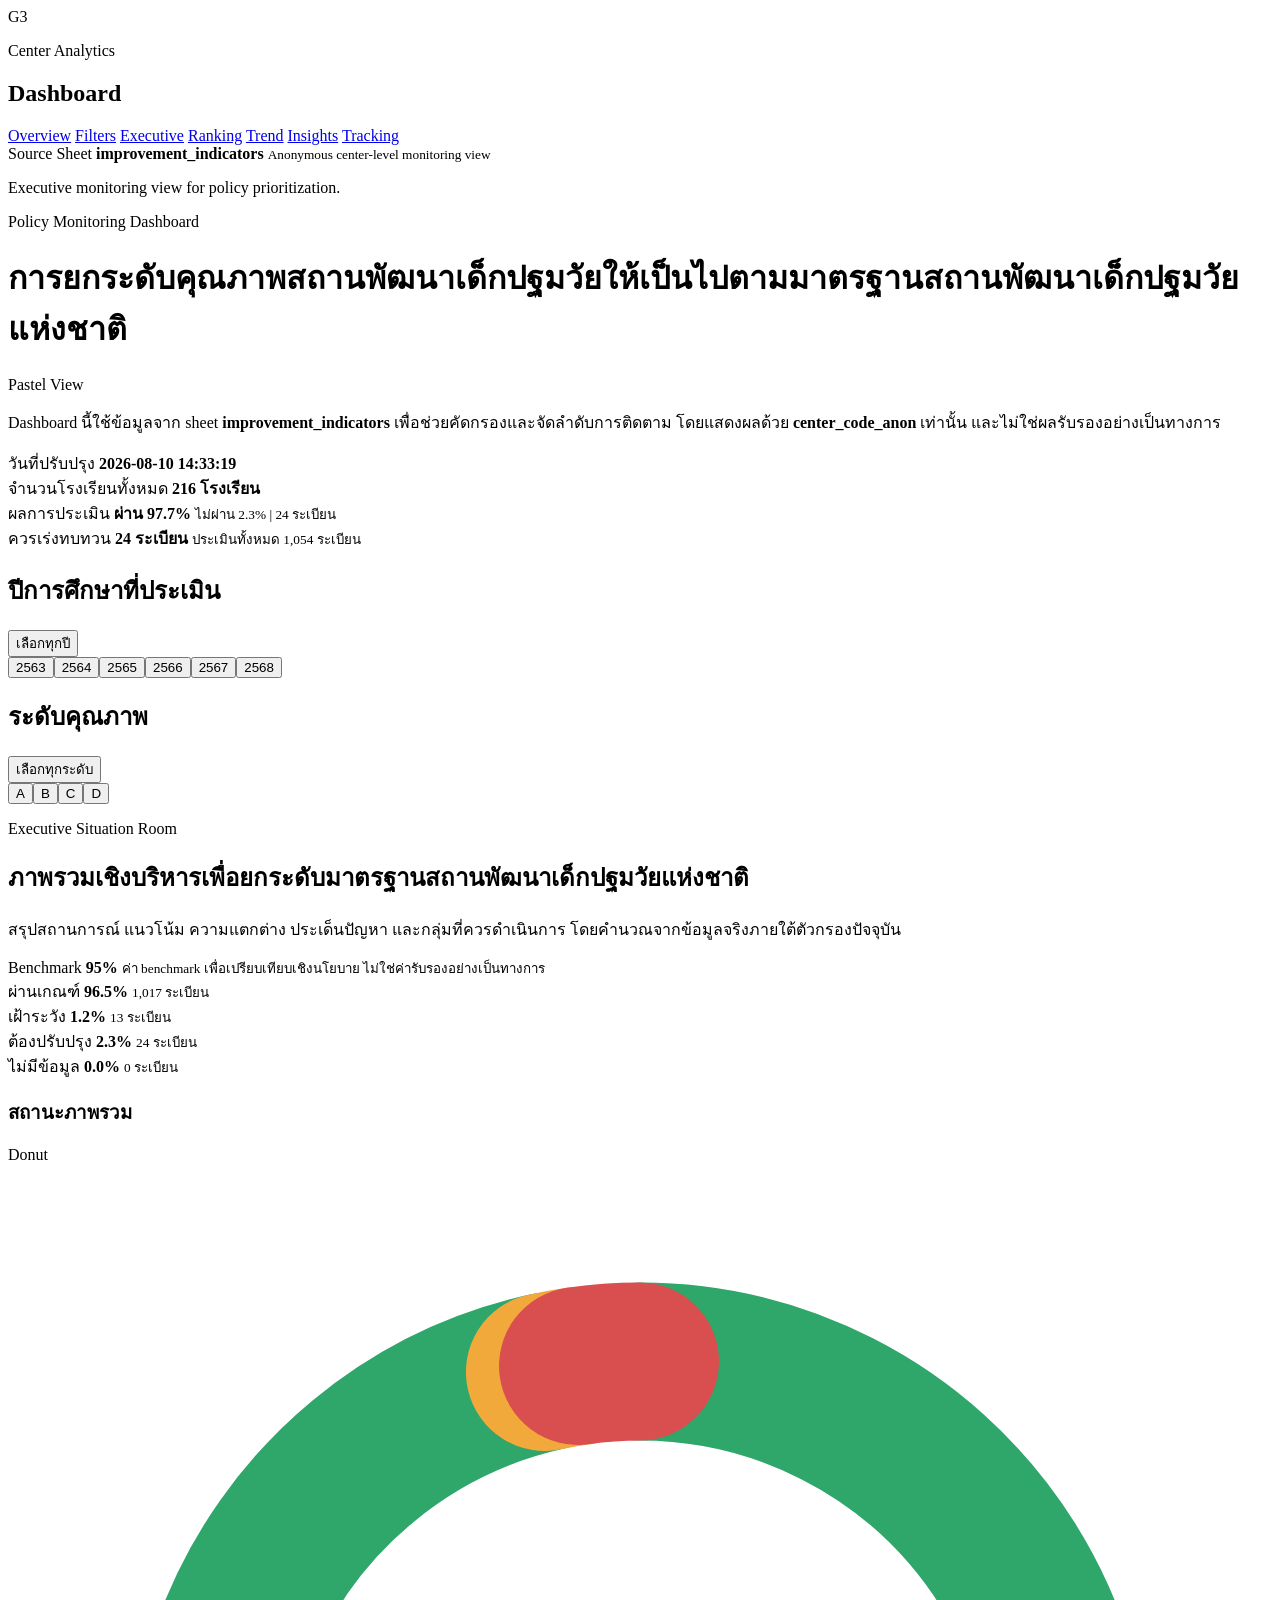
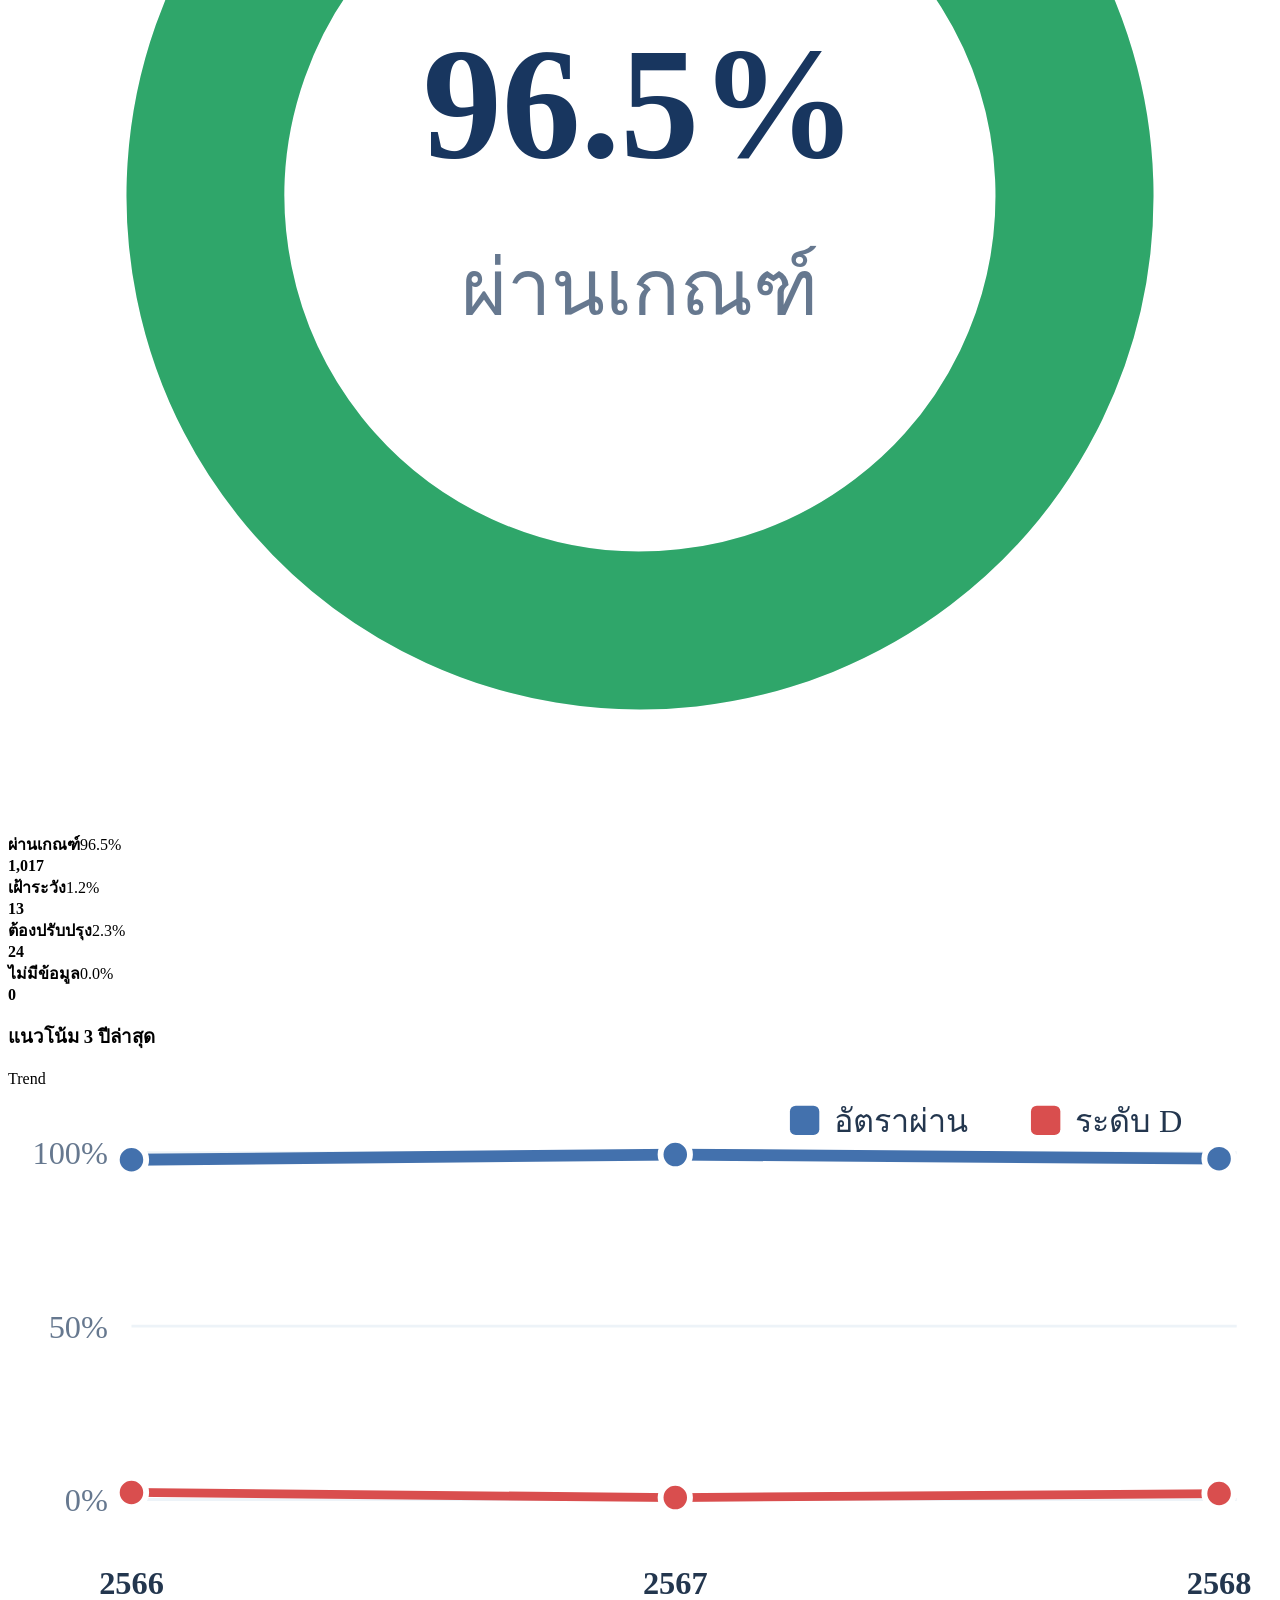
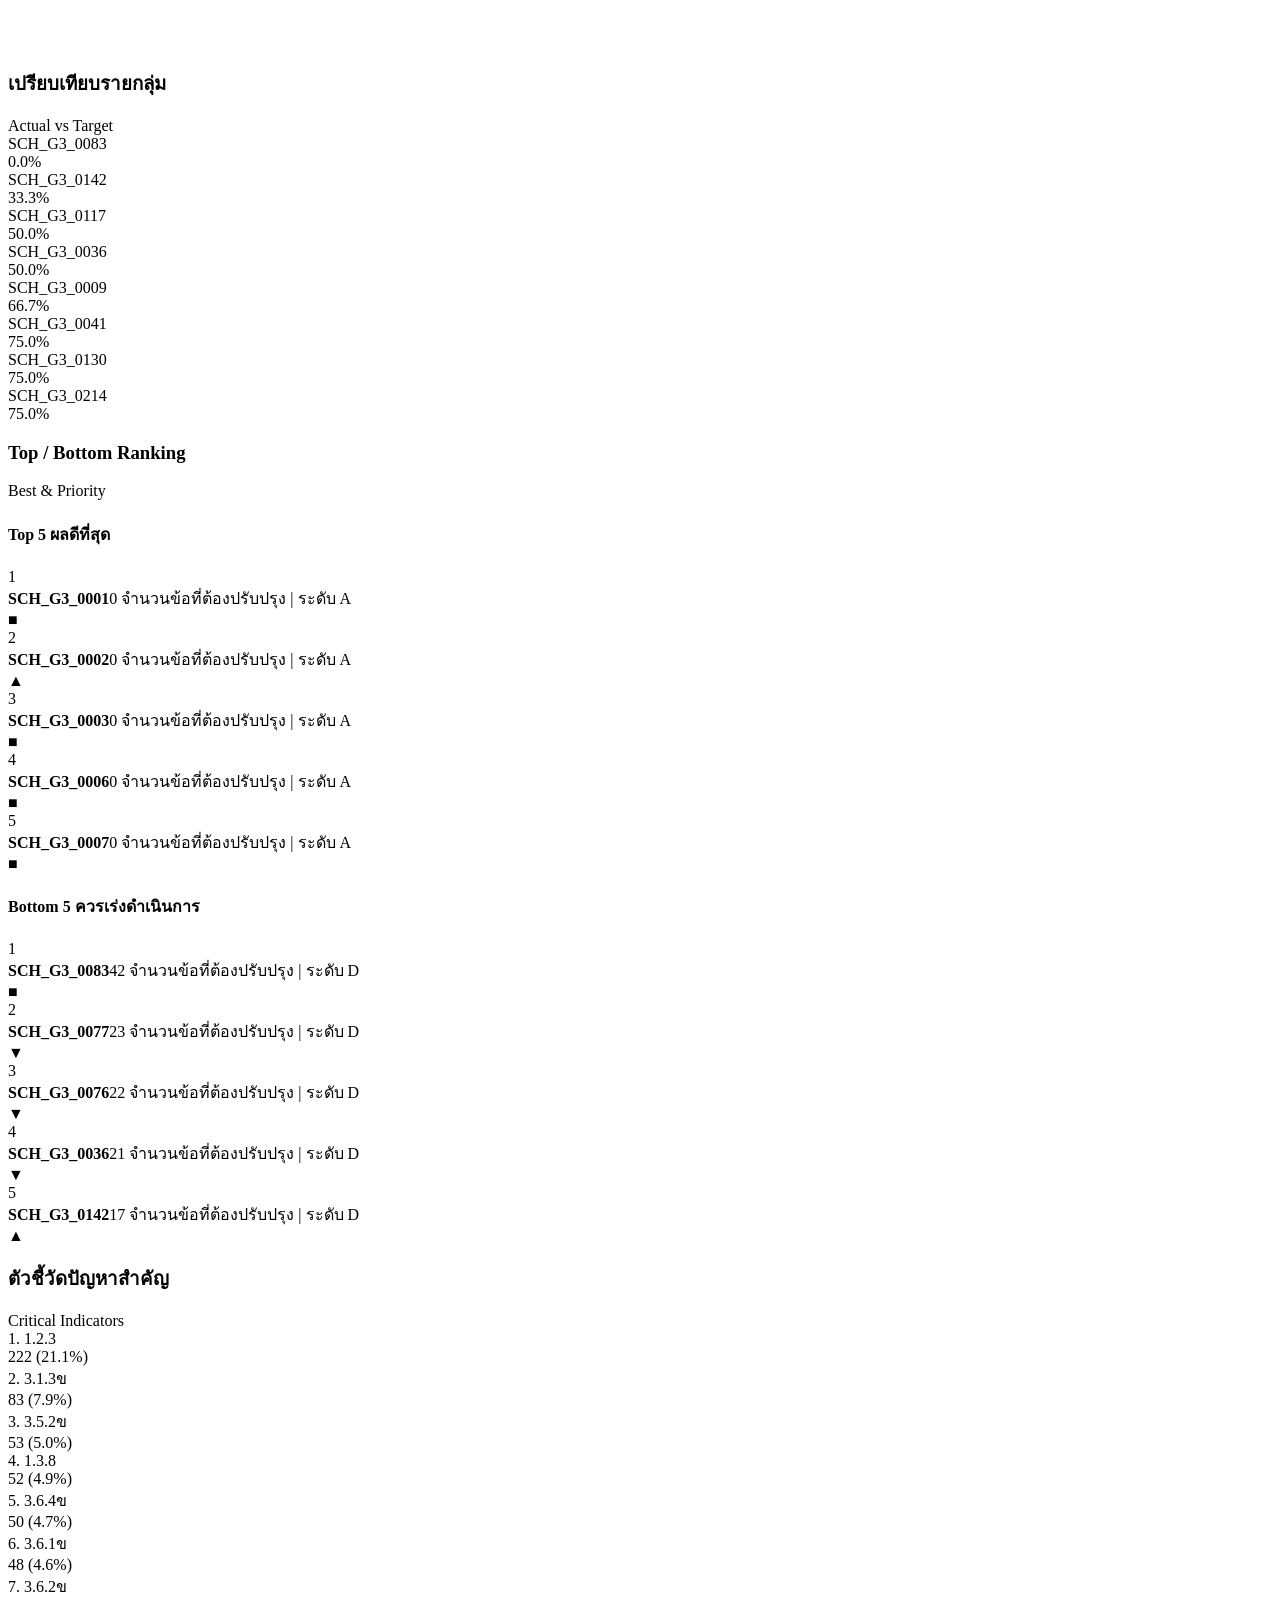
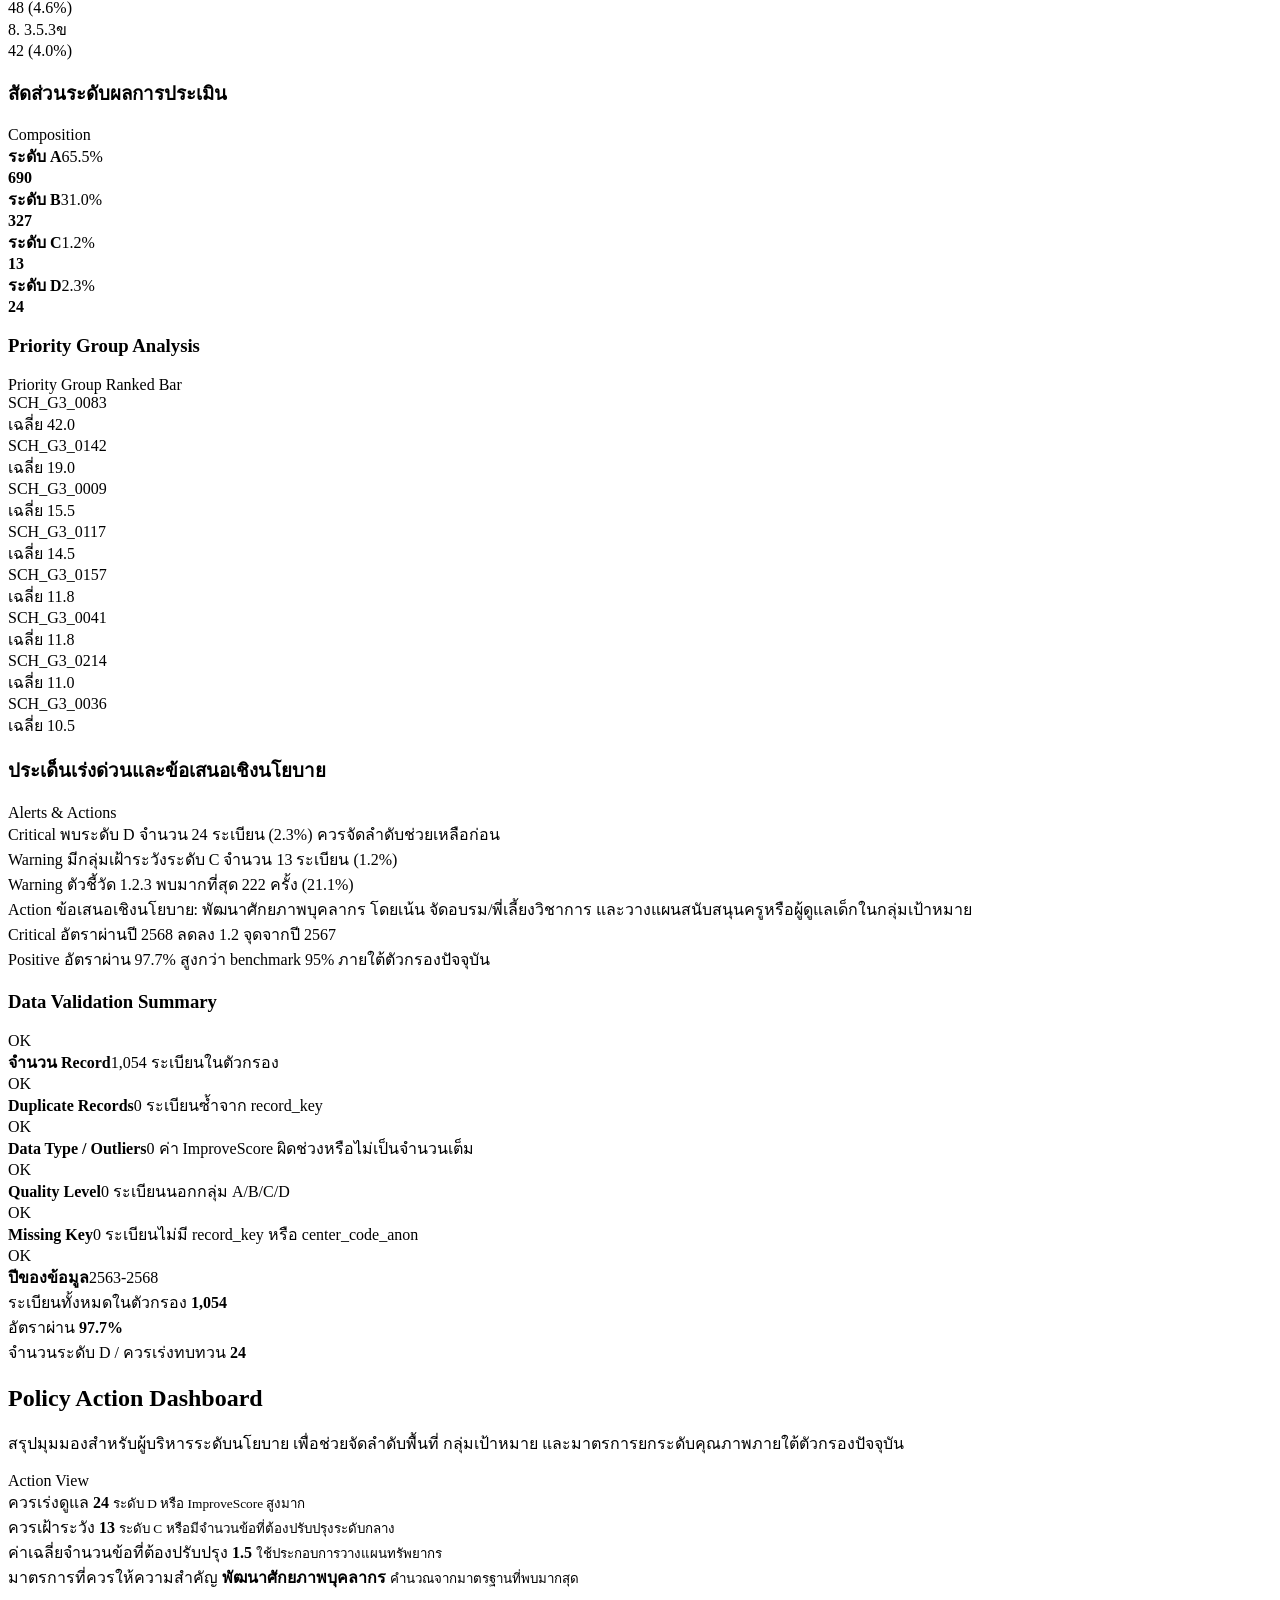
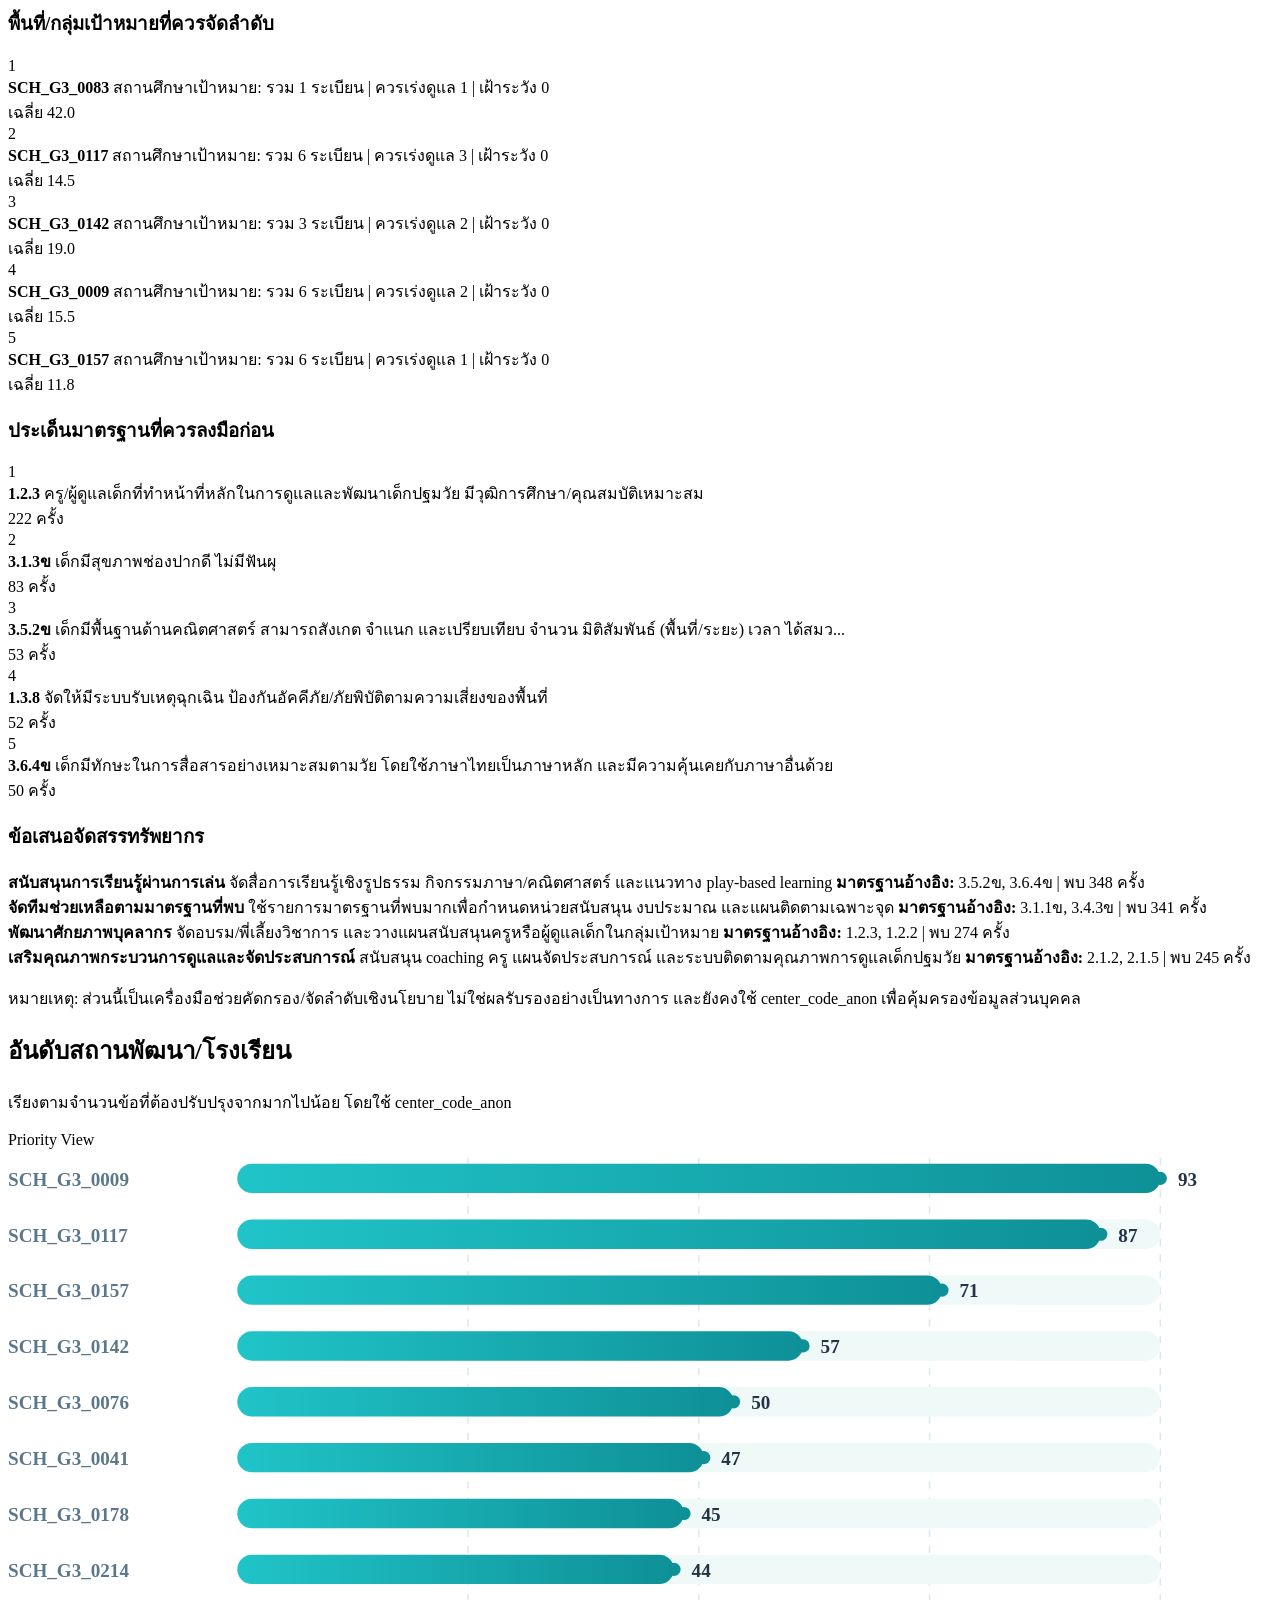
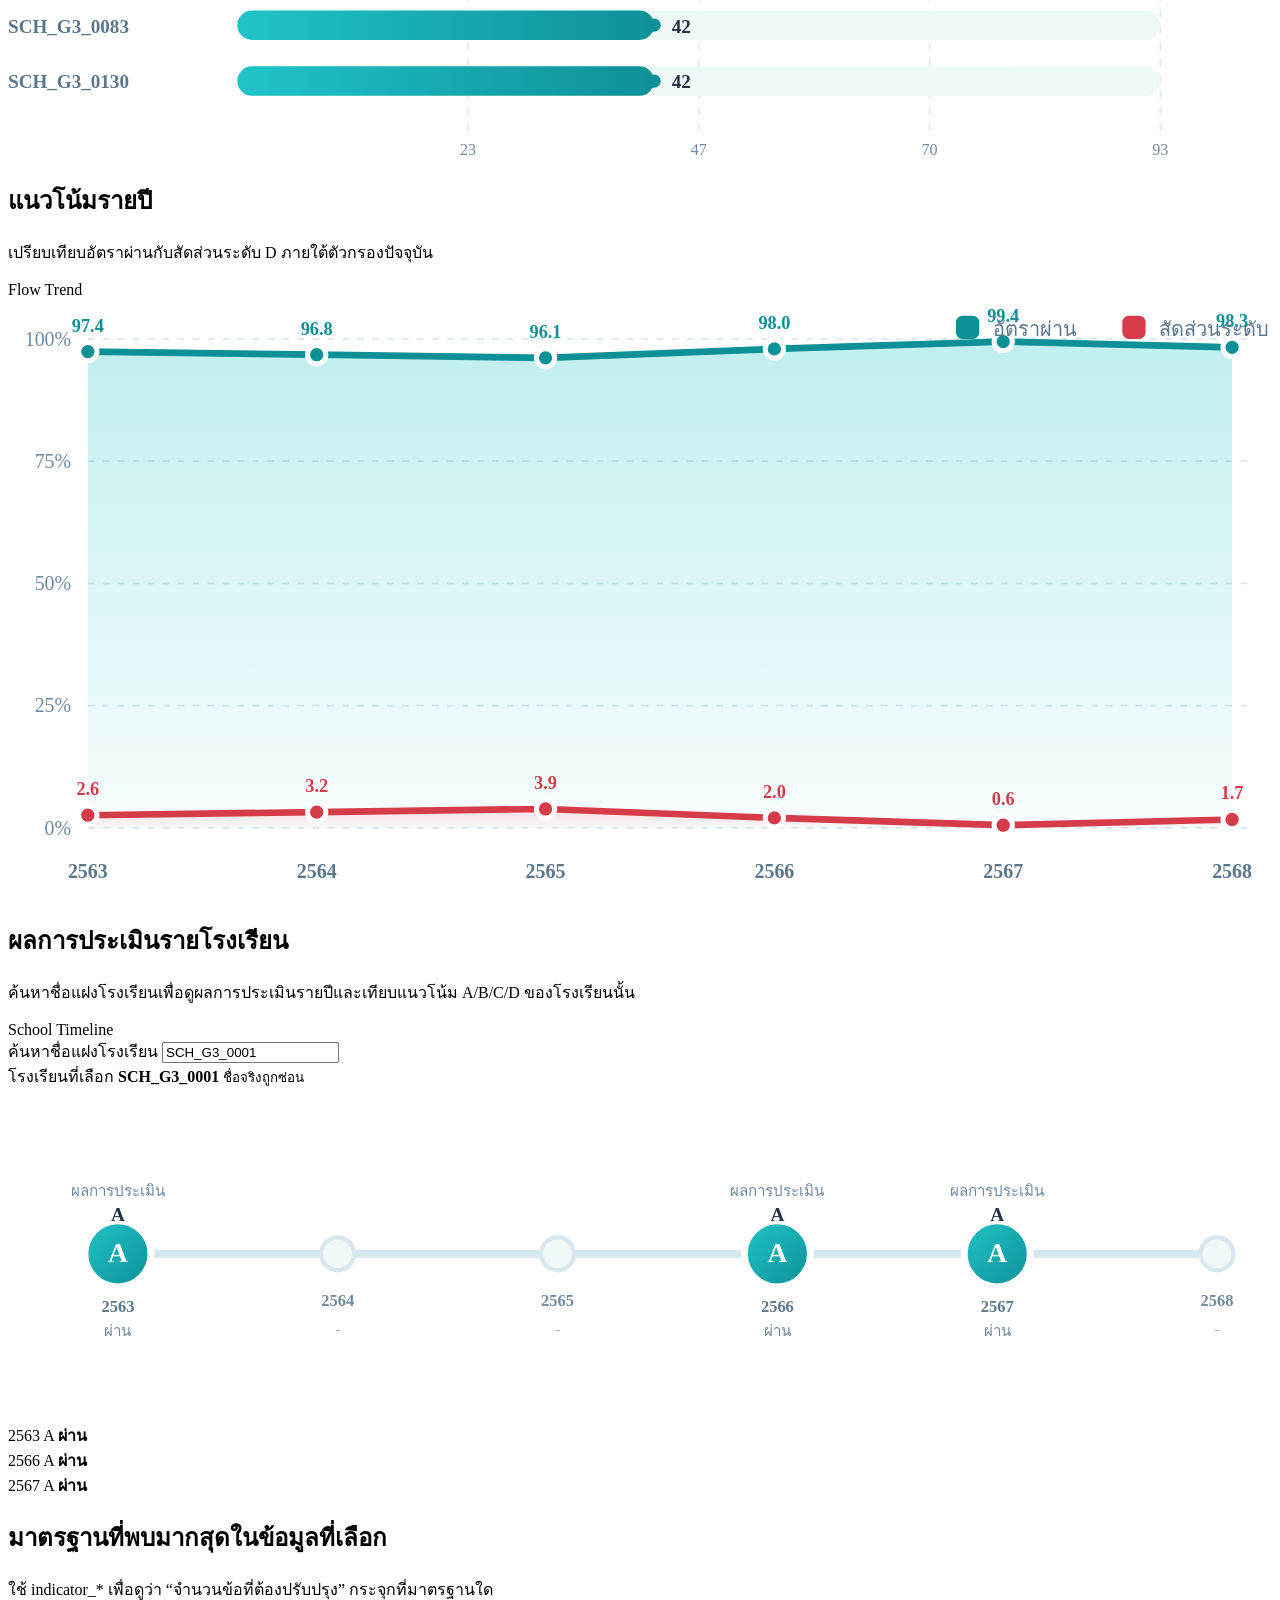
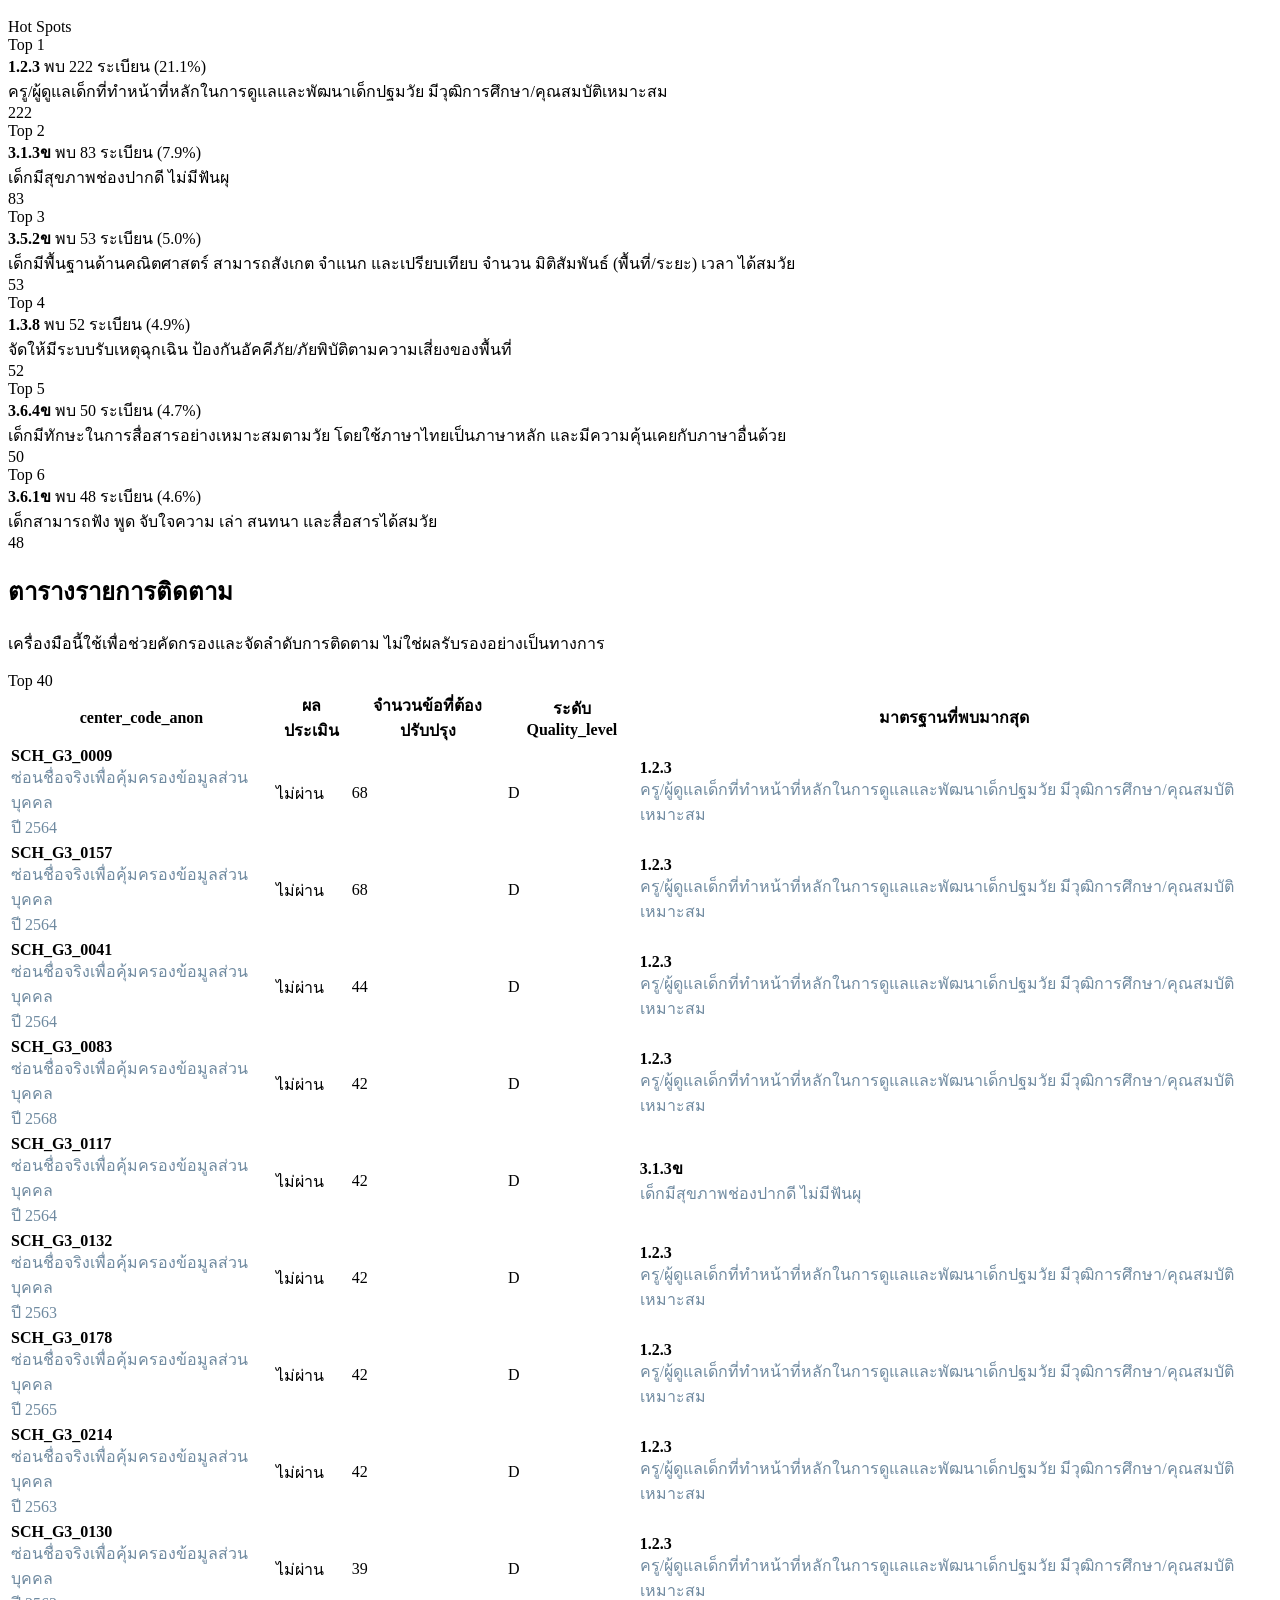
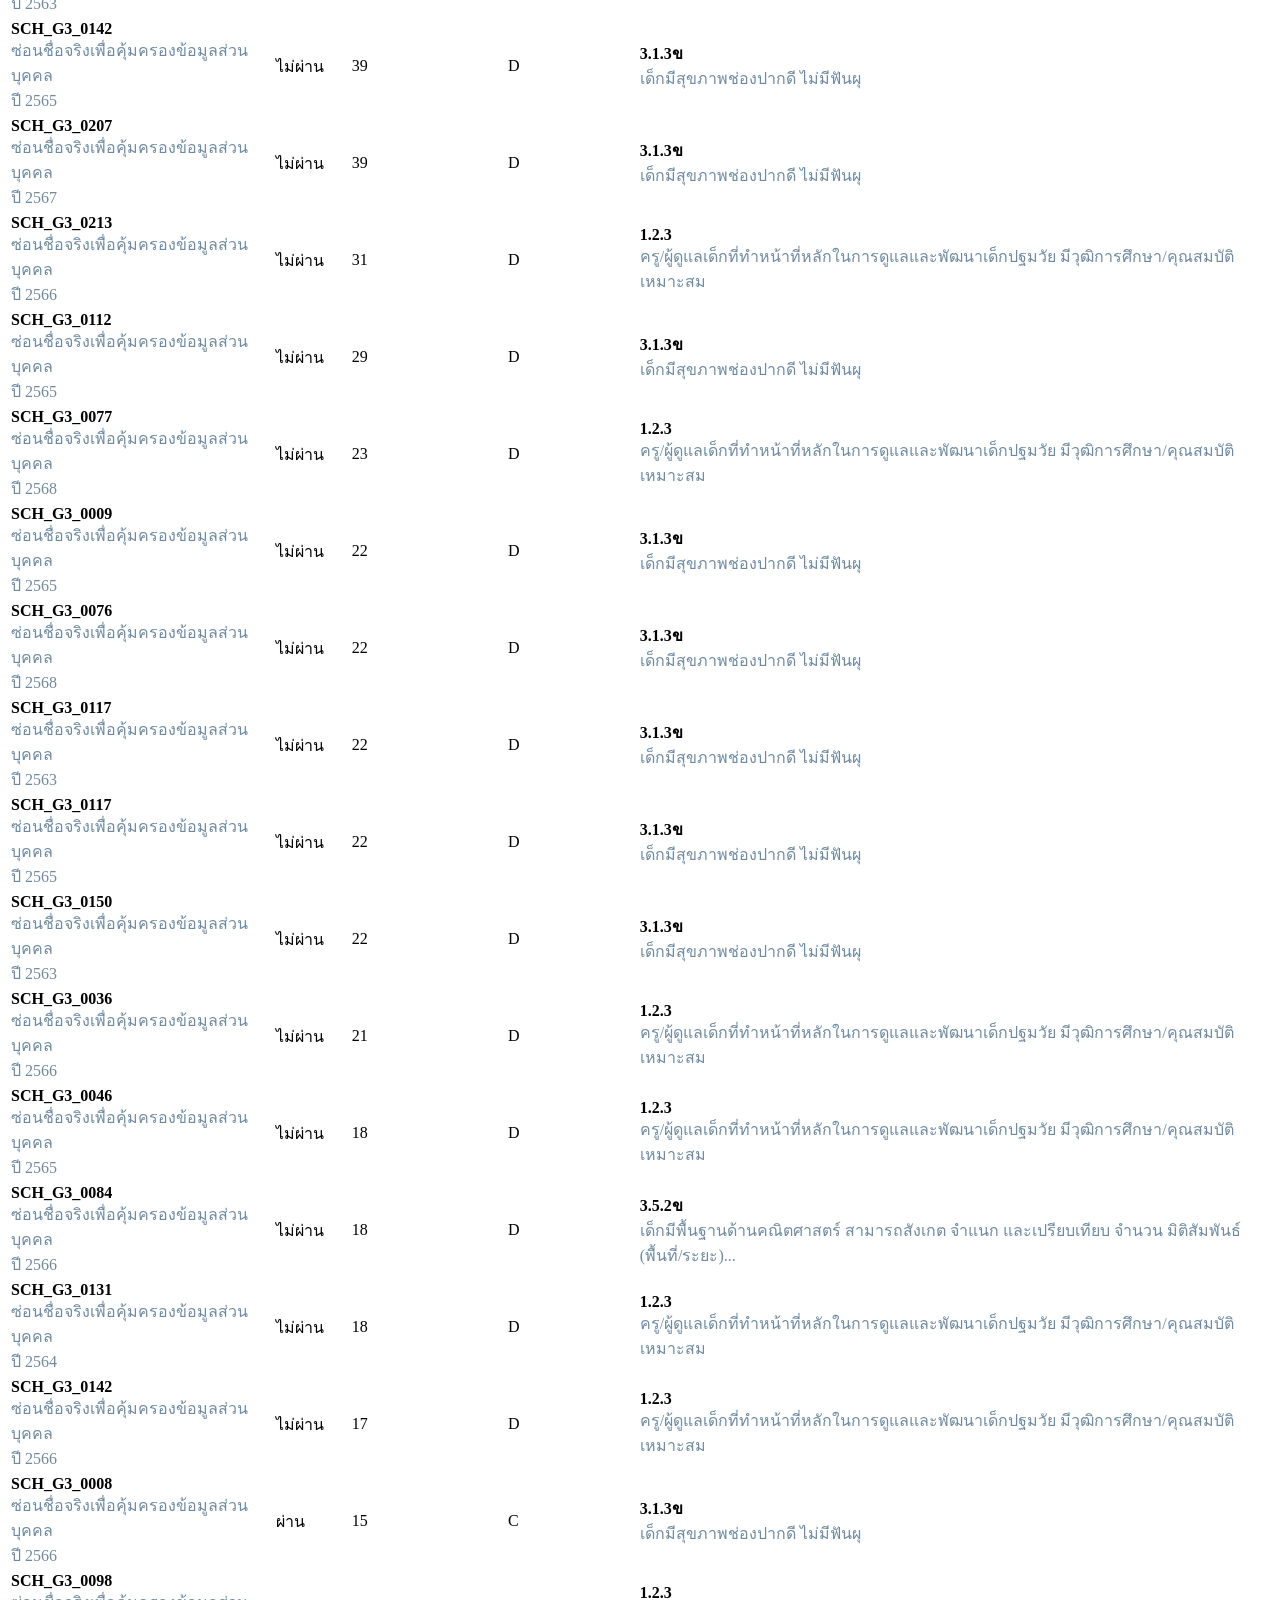
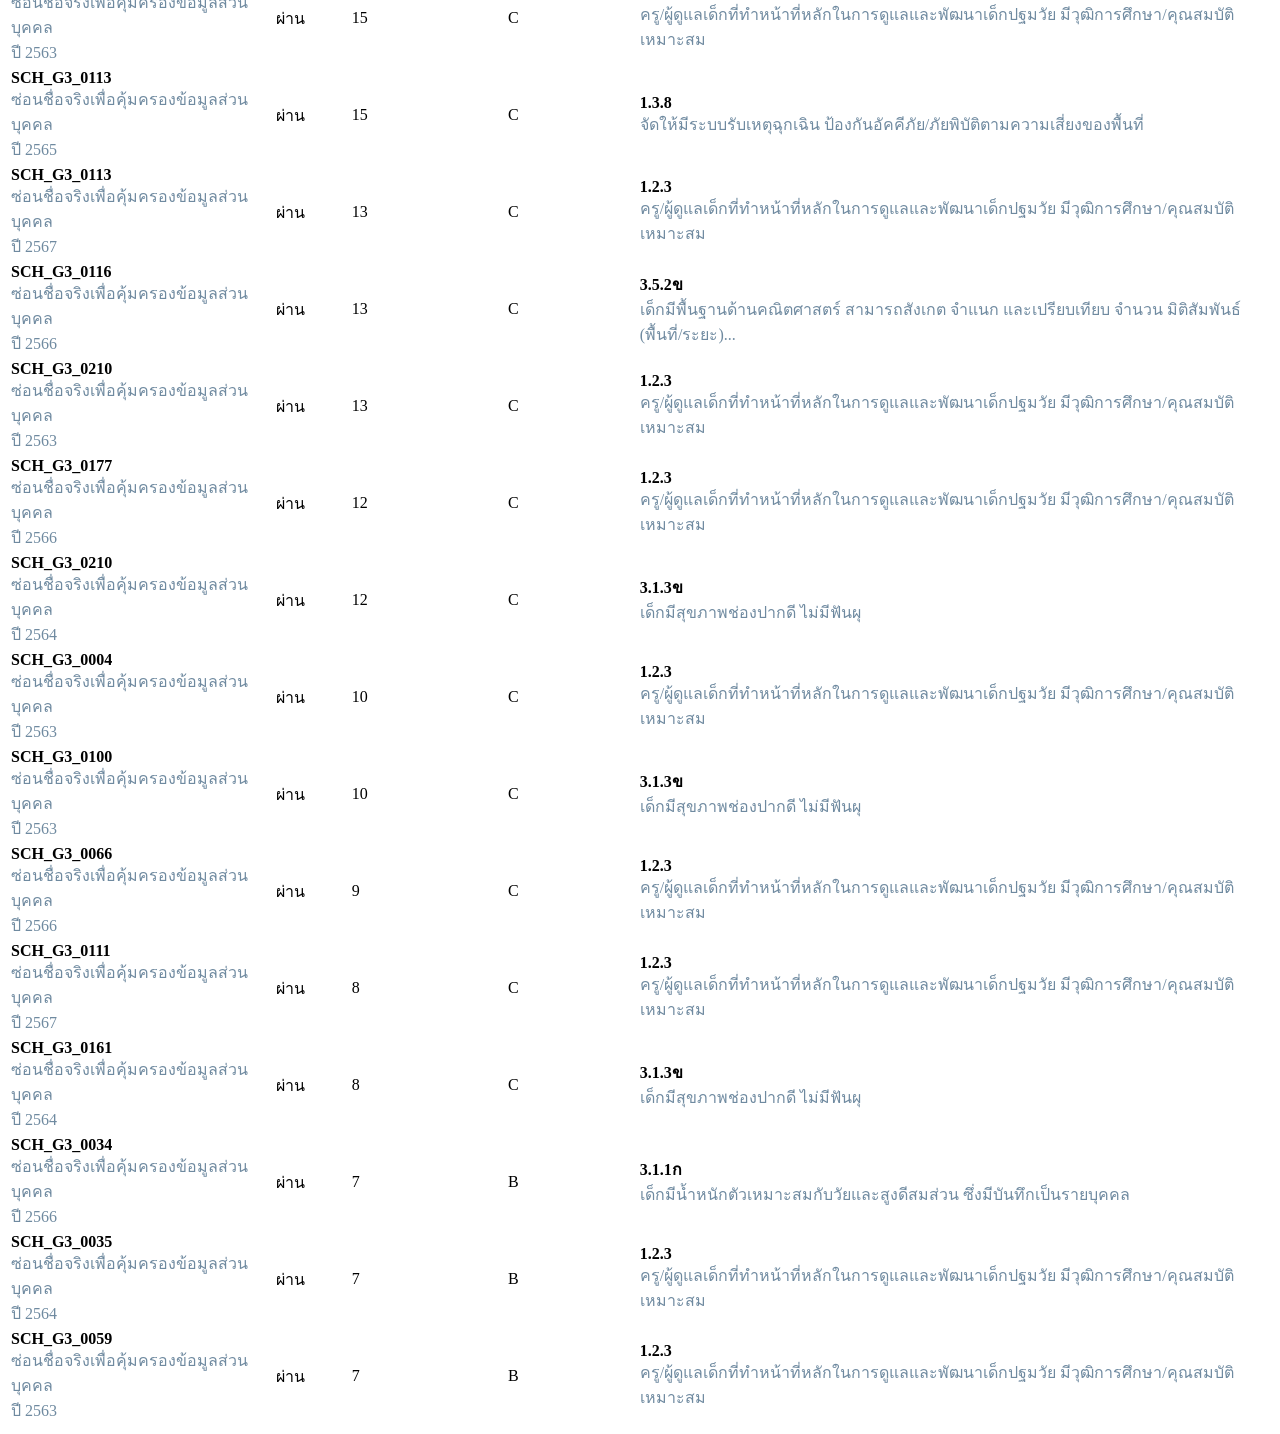
==== index.html @ dc39a4f4 "Update G3 dashboard: index.html" ====
<!DOCTYPE html>
<html lang="th">
<head>
  <meta charset="UTF-8">
  <meta name="viewport" content="width=device-width, initial-scale=1.0">
  <title>Dashboard การยกระดับคุณภาพสถานพัฒนาเด็กปฐมวัย</title>
  <link rel="stylesheet" href="./styles.css">
</head>
<body>
  <div class="dashboard-layout">
    <aside class="sidebar">
      <div class="brand-block">
        <div class="brand-mark">G3</div>
        <div class="brand-copy">
          <p class="brand-label">Center Analytics</p>
          <h2>Dashboard</h2>
        </div>
      </div>

      <nav class="sidebar-nav">
        <a class="nav-item active" href="#overview">Overview</a>
        <a class="nav-item" href="#filters">Filters</a>
        <a class="nav-item" href="#executive-board">Executive</a>
        <a class="nav-item" href="#ranking">Ranking</a>
        <a class="nav-item" href="#trend">Trend</a>
        <a class="nav-item" href="#insight">Insights</a>
        <a class="nav-item" href="#table">Tracking</a>
      </nav>

      <div class="sidebar-card">
        <span>Source Sheet</span>
        <strong id="source-sheet">improvement_indicators</strong>
        <small>Anonymous center-level monitoring view</small>
      </div>

      <div class="sidebar-mini-chart">
        <div class="mini-bars">
          <span></span>
          <span></span>
          <span></span>
          <span></span>
          <span></span>
        </div>
        <p>Executive monitoring view for policy prioritization.</p>
      </div>
    </aside>

    <main class="page-shell">
      <header class="hero" id="overview">
        <div class="hero-copy surface">
          <div class="hero-topline">
            <div>
              <p class="eyebrow">Policy Monitoring Dashboard</p>
              <h1>การยกระดับคุณภาพสถานพัฒนาเด็กปฐมวัยให้เป็นไปตามมาตรฐานสถานพัฒนาเด็กปฐมวัยแห่งชาติ</h1>
            </div>
            <div class="hero-badge">Pastel View</div>
          </div>
          <p class="lede">
            Dashboard นี้ใช้ข้อมูลจาก sheet <strong>improvement_indicators</strong> เพื่อช่วยคัดกรองและจัดลำดับการติดตาม
            โดยแสดงผลด้วย <strong>center_code_anon</strong> เท่านั้น และไม่ใช่ผลรับรองอย่างเป็นทางการ
          </p>
        </div>

        <div class="hero-note surface">
          <div class="note-card emphasis">
            <span class="note-label">วันที่ปรับปรุง</span>
            <strong id="generated-at">-</strong>
          </div>
          <div class="note-card">
            <span class="note-label">จำนวนโรงเรียนทั้งหมด</span>
            <strong id="total-records">-</strong>
          </div>
          <div class="note-card pass-fail-summary">
            <span class="note-label">ผลการประเมิน</span>
            <strong id="header-pass-rate">-</strong>
            <small id="header-fail-rate">-</small>
          </div>
          <div class="note-card alert-summary">
            <span class="note-label">ควรเร่งทบทวน</span>
            <strong id="header-quality-d">-</strong>
            <small id="header-assessed-records">-</small>
          </div>
        </div>
      </header>

      <section class="filters-panel surface" id="filters">
        <div class="filter-block">
          <div class="filter-title-row">
            <h2>ปีการศึกษาที่ประเมิน</h2>
            <button id="reset-years" class="ghost-button" type="button">เลือกทุกปี</button>
          </div>
          <div id="year-filters" class="chip-group"></div>
        </div>
        <div class="filter-block">
          <div class="filter-title-row">
            <h2>ระดับคุณภาพ</h2>
            <button id="reset-quality" class="ghost-button" type="button">เลือกทุกระดับ</button>
          </div>
          <div id="quality-filters" class="chip-group"></div>
        </div>
      </section>

      <section class="executive-board surface" id="executive-board">
        <div class="executive-board-header">
          <div>
            <p class="eyebrow">Executive Situation Room</p>
            <h2>ภาพรวมเชิงบริหารเพื่อยกระดับมาตรฐานสถานพัฒนาเด็กปฐมวัยแห่งชาติ</h2>
            <p>สรุปสถานการณ์ แนวโน้ม ความแตกต่าง ประเด็นปัญหา และกลุ่มที่ควรดำเนินการ โดยคำนวณจากข้อมูลจริงภายใต้ตัวกรองปัจจุบัน</p>
          </div>
          <div class="executive-target">
            <span>Benchmark</span>
            <strong>95%</strong>
            <small>ค่า benchmark เพื่อเปรียบเทียบเชิงนโยบาย ไม่ใช่ค่ารับรองอย่างเป็นทางการ</small>
          </div>
        </div>

        <div class="exec-status-grid">
          <article class="exec-status-card positive">
            <span>ผ่านเกณฑ์</span>
            <strong id="exec-pass-percent">-</strong>
            <small id="exec-pass-count">-</small>
          </article>
          <article class="exec-status-card warning">
            <span>เฝ้าระวัง</span>
            <strong id="exec-watch-percent">-</strong>
            <small id="exec-watch-count">-</small>
          </article>
          <article class="exec-status-card critical">
            <span>ต้องปรับปรุง</span>
            <strong id="exec-critical-percent">-</strong>
            <small id="exec-critical-count">-</small>
          </article>
          <article class="exec-status-card neutral">
            <span>ไม่มีข้อมูล</span>
            <strong id="exec-nodata-percent">-</strong>
            <small id="exec-nodata-count">-</small>
          </article>
        </div>

        <div class="exec-grid-main">
          <article class="exec-panel status-overview">
            <div class="exec-panel-title">
              <h3>สถานะภาพรวม</h3>
              <span>Donut</span>
            </div>
            <div id="exec-status-donut" class="exec-chart"></div>
          </article>

          <article class="exec-panel">
            <div class="exec-panel-title">
              <h3>แนวโน้ม 3 ปีล่าสุด</h3>
              <span>Trend</span>
            </div>
            <div id="exec-trend-chart" class="exec-chart"></div>
          </article>

          <article class="exec-panel">
            <div class="exec-panel-title">
              <h3>เปรียบเทียบรายกลุ่ม</h3>
              <span>Actual vs Target</span>
            </div>
            <div id="exec-category-chart" class="exec-chart"></div>
          </article>
        </div>

        <div class="exec-grid-secondary">
          <article class="exec-panel">
            <div class="exec-panel-title">
              <h3>Top / Bottom Ranking</h3>
              <span>Best & Priority</span>
            </div>
            <div id="exec-ranking-panel" class="exec-ranking-panel"></div>
          </article>

          <article class="exec-panel">
            <div class="exec-panel-title">
              <h3>ตัวชี้วัดปัญหาสำคัญ</h3>
              <span>Critical Indicators</span>
            </div>
            <div id="exec-critical-indicators" class="exec-chart"></div>
          </article>

          <article class="exec-panel">
            <div class="exec-panel-title">
              <h3>สัดส่วนระดับผลการประเมิน</h3>
              <span>Composition</span>
            </div>
            <div id="exec-composition-chart" class="exec-chart"></div>
          </article>
        </div>

        <div class="exec-grid-tertiary">
          <article class="exec-panel">
            <div class="exec-panel-title">
              <h3>Priority Group Analysis</h3>
              <span id="exec-geo-mode">Ranked Bar</span>
            </div>
            <div id="exec-geo-analysis" class="exec-chart"></div>
          </article>

          <article class="exec-panel executive-alerts">
            <div class="exec-panel-title">
              <h3>ประเด็นเร่งด่วนและข้อเสนอเชิงนโยบาย</h3>
              <span>Alerts & Actions</span>
            </div>
            <div id="exec-alerts" class="exec-alert-list"></div>
          </article>
        </div>

        <div class="exec-validation compact-validation">
          <h3>Data Validation Summary</h3>
          <div id="exec-validation-list" class="validation-list"></div>
        </div>
      </section>

      <section class="kpi-grid secondary-kpi">
        <article class="kpi-card surface teal">
          <span class="kpi-label">ระเบียนทั้งหมดในตัวกรอง</span>
          <strong id="kpi-total" class="kpi-value">-</strong>
        </article>
        <article class="kpi-card surface blue">
          <span class="kpi-label">อัตราผ่าน</span>
          <strong id="kpi-pass-rate" class="kpi-value">-</strong>
        </article>
        <article class="kpi-card surface amber alert">
          <span class="kpi-label">จำนวนระดับ D / ควรเร่งทบทวน</span>
          <strong id="kpi-quality-d" class="kpi-value">-</strong>
        </article>
      </section>

      <section class="surface policy-action-card is-hidden" id="policy-action" aria-hidden="true">
        <div class="chart-header">
          <div>
            <h2>Policy Action Dashboard</h2>
            <p>สรุปมุมมองสำหรับผู้บริหารระดับนโยบาย เพื่อช่วยจัดลำดับพื้นที่ กลุ่มเป้าหมาย และมาตรการยกระดับคุณภาพภายใต้ตัวกรองปัจจุบัน</p>
          </div>
          <div class="chart-accent amber">Action View</div>
        </div>

        <div class="policy-metrics">
          <article class="policy-metric">
            <span>ควรเร่งดูแล</span>
            <strong id="policy-risk-centers">-</strong>
            <small>ระดับ D หรือ ImproveScore สูงมาก</small>
          </article>
          <article class="policy-metric">
            <span>ควรเฝ้าระวัง</span>
            <strong id="policy-watch-centers">-</strong>
            <small>ระดับ C หรือมีจำนวนข้อที่ต้องปรับปรุงระดับกลาง</small>
          </article>
          <article class="policy-metric">
            <span>ค่าเฉลี่ยจำนวนข้อที่ต้องปรับปรุง</span>
            <strong id="policy-avg-score">-</strong>
            <small>ใช้ประกอบการวางแผนทรัพยากร</small>
          </article>
          <article class="policy-metric">
            <span>มาตรการที่ควรให้ความสำคัญ</span>
            <strong id="policy-resource-theme">-</strong>
            <small>คำนวณจากมาตรฐานที่พบมากสุด</small>
          </article>
        </div>

        <div class="policy-grid">
          <article class="policy-panel">
            <h3>พื้นที่/กลุ่มเป้าหมายที่ควรจัดลำดับ</h3>
            <div id="policy-priority-list" class="policy-list"></div>
          </article>
          <article class="policy-panel">
            <h3>ประเด็นมาตรฐานที่ควรลงมือก่อน</h3>
            <div id="policy-issue-list" class="policy-list"></div>
          </article>
          <article class="policy-panel">
            <h3>ข้อเสนอจัดสรรทรัพยากร</h3>
            <div id="policy-action-list" class="policy-list"></div>
          </article>
        </div>

        <p class="policy-note">หมายเหตุ: ส่วนนี้เป็นเครื่องมือช่วยคัดกรอง/จัดลำดับเชิงนโยบาย ไม่ใช่ผลรับรองอย่างเป็นทางการ และยังคงใช้ center_code_anon เพื่อคุ้มครองข้อมูลส่วนบุคคล</p>
      </section>

      <section class="viz-grid">
        <article class="surface chart-card" id="ranking">
          <div class="chart-header">
            <div>
              <h2>อันดับสถานพัฒนา/โรงเรียน</h2>
              <p>เรียงตามจำนวนข้อที่ต้องปรับปรุงจากมากไปน้อย โดยใช้ center_code_anon</p>
            </div>
            <div class="chart-accent teal">Priority View</div>
          </div>
          <div id="ranking-chart" class="chart-area compact-bars"></div>
        </article>

        <article class="surface chart-card" id="trend">
          <div class="chart-header">
            <div>
              <h2>แนวโน้มรายปี</h2>
              <p>เปรียบเทียบอัตราผ่านกับสัดส่วนระดับ D ภายใต้ตัวกรองปัจจุบัน</p>
            </div>
            <div class="chart-accent blue">Flow Trend</div>
          </div>
          <div id="yearly-chart" class="chart-area line-focus"></div>
        </article>
      </section>

      <section class="surface school-timeline-card analyst-drilldown" id="school-timeline">
        <div class="chart-header">
          <div>
            <h2>ผลการประเมินรายโรงเรียน</h2>
            <p>ค้นหาชื่อแฝงโรงเรียนเพื่อดูผลการประเมินรายปีและเทียบแนวโน้ม A/B/C/D ของโรงเรียนนั้น</p>
          </div>
          <div class="chart-accent teal">School Timeline</div>
        </div>

        <div class="school-toolbar">
          <div class="search-block">
            <label for="school-search">ค้นหาชื่อแฝงโรงเรียน</label>
            <input id="school-search" type="search" list="school-options" placeholder="พิมพ์ชื่อแฝงโรงเรียน..." autocomplete="off">
            <datalist id="school-options"></datalist>
          </div>
          <div class="selected-school-summary">
            <span>โรงเรียนที่เลือก</span>
            <strong id="selected-school-name">-</strong>
            <small id="selected-school-code">-</small>
          </div>
        </div>

        <div id="school-timeline-chart" class="chart-area school-timeline-area"></div>
        <div id="school-timeline-summary" class="school-timeline-summary"></div>
      </section>

      <section class="surface insight-card" id="insight">
        <div class="chart-header">
          <div>
            <h2>มาตรฐานที่พบมากสุดในข้อมูลที่เลือก</h2>
            <p>ใช้ indicator_* เพื่อดูว่า “จำนวนข้อที่ต้องปรับปรุง” กระจุกที่มาตรฐานใด</p>
          </div>
          <div class="chart-accent amber">Hot Spots</div>
        </div>
        <div id="top-indicators" class="top-indicators"></div>
      </section>

      <section class="surface table-card" id="table">
        <div class="chart-header">
          <div>
            <h2>ตารางรายการติดตาม</h2>
            <p>เครื่องมือนี้ใช้เพื่อช่วยคัดกรองและจัดลำดับการติดตาม ไม่ใช่ผลรับรองอย่างเป็นทางการ</p>
          </div>
          <div class="chart-accent slate">Top 40</div>
        </div>
        <div class="table-wrap">
          <table>
            <thead>
              <tr>
                <th>center_code_anon</th>
                <th>ผลประเมิน</th>
                <th>จำนวนข้อที่ต้องปรับปรุง</th>
                <th>ระดับ Quality_level</th>
                <th>มาตรฐานที่พบมากสุด</th>
              </tr>
            </thead>
            <tbody id="tracking-table-body"></tbody>
          </table>
        </div>
      </section>
    </main>
  </div>

  <script src="./data.js"></script>
  <script src="./app.js"></script>
</body>
</html>
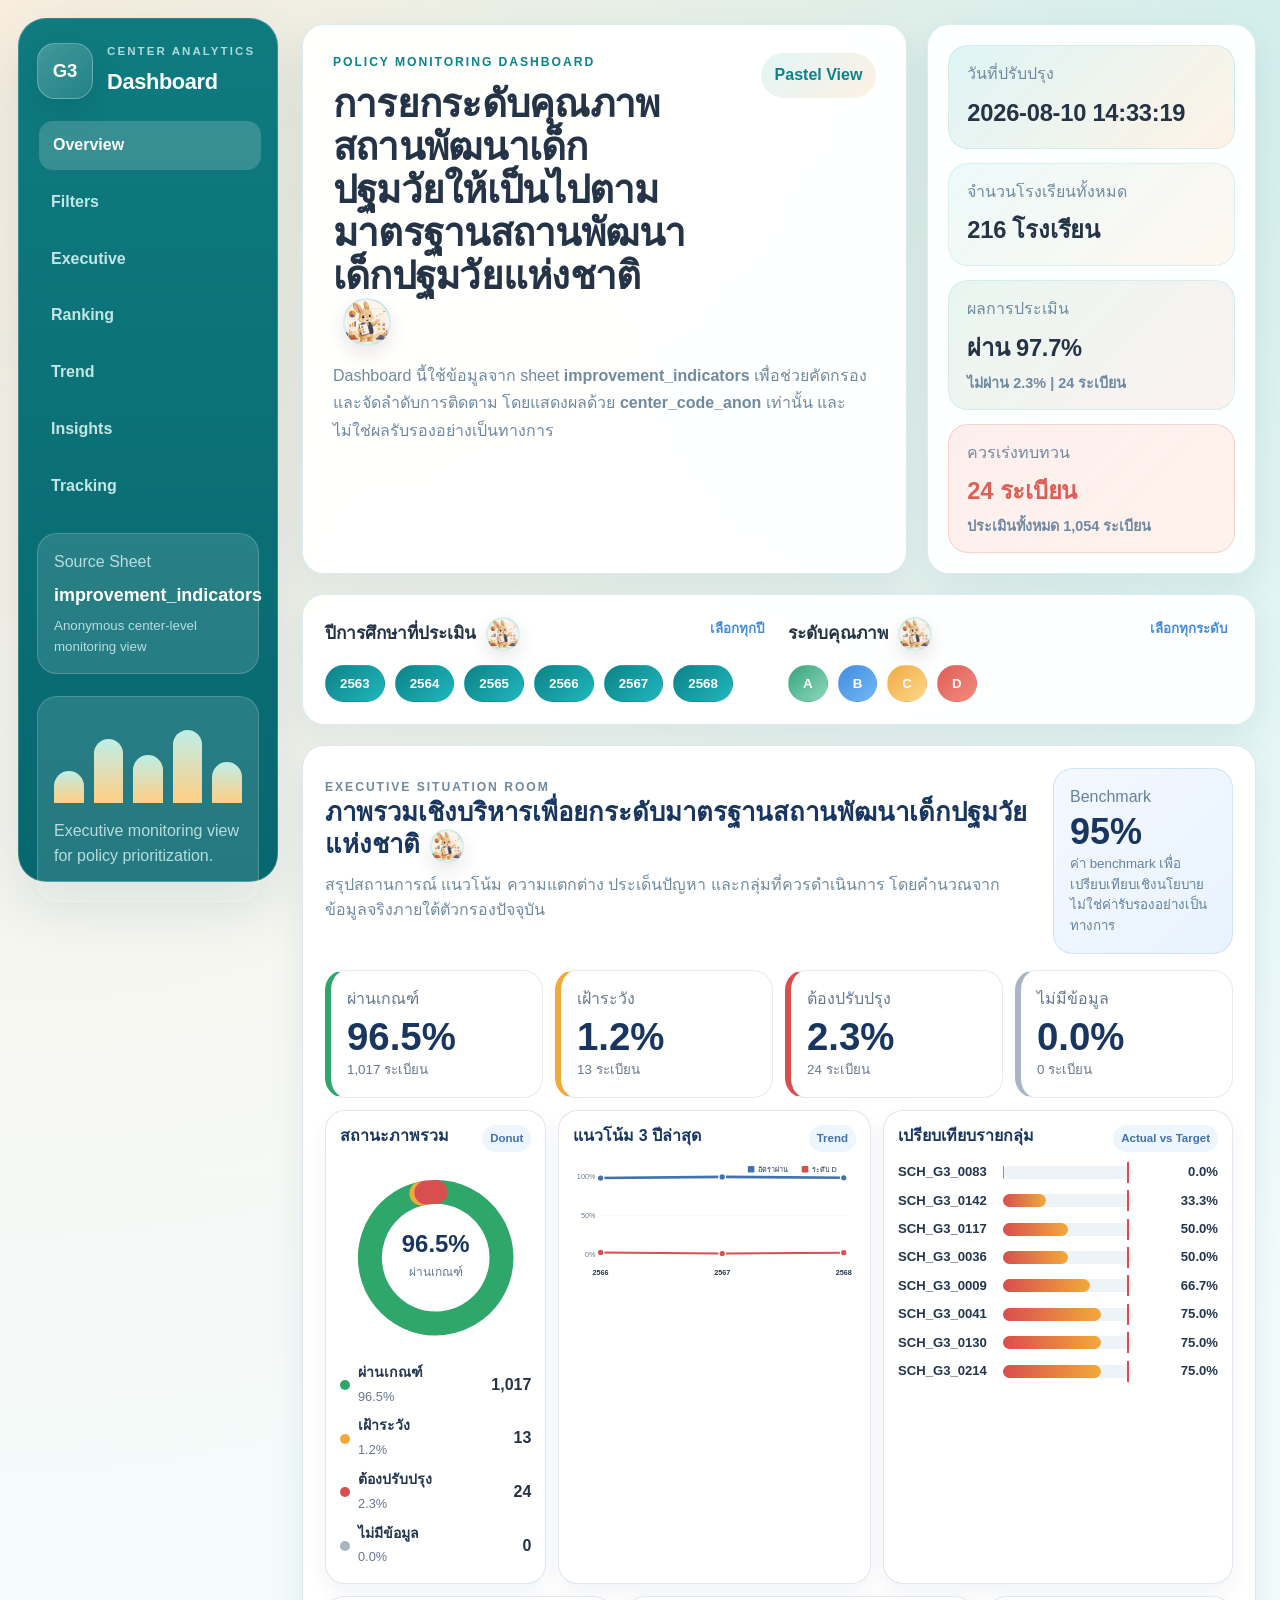
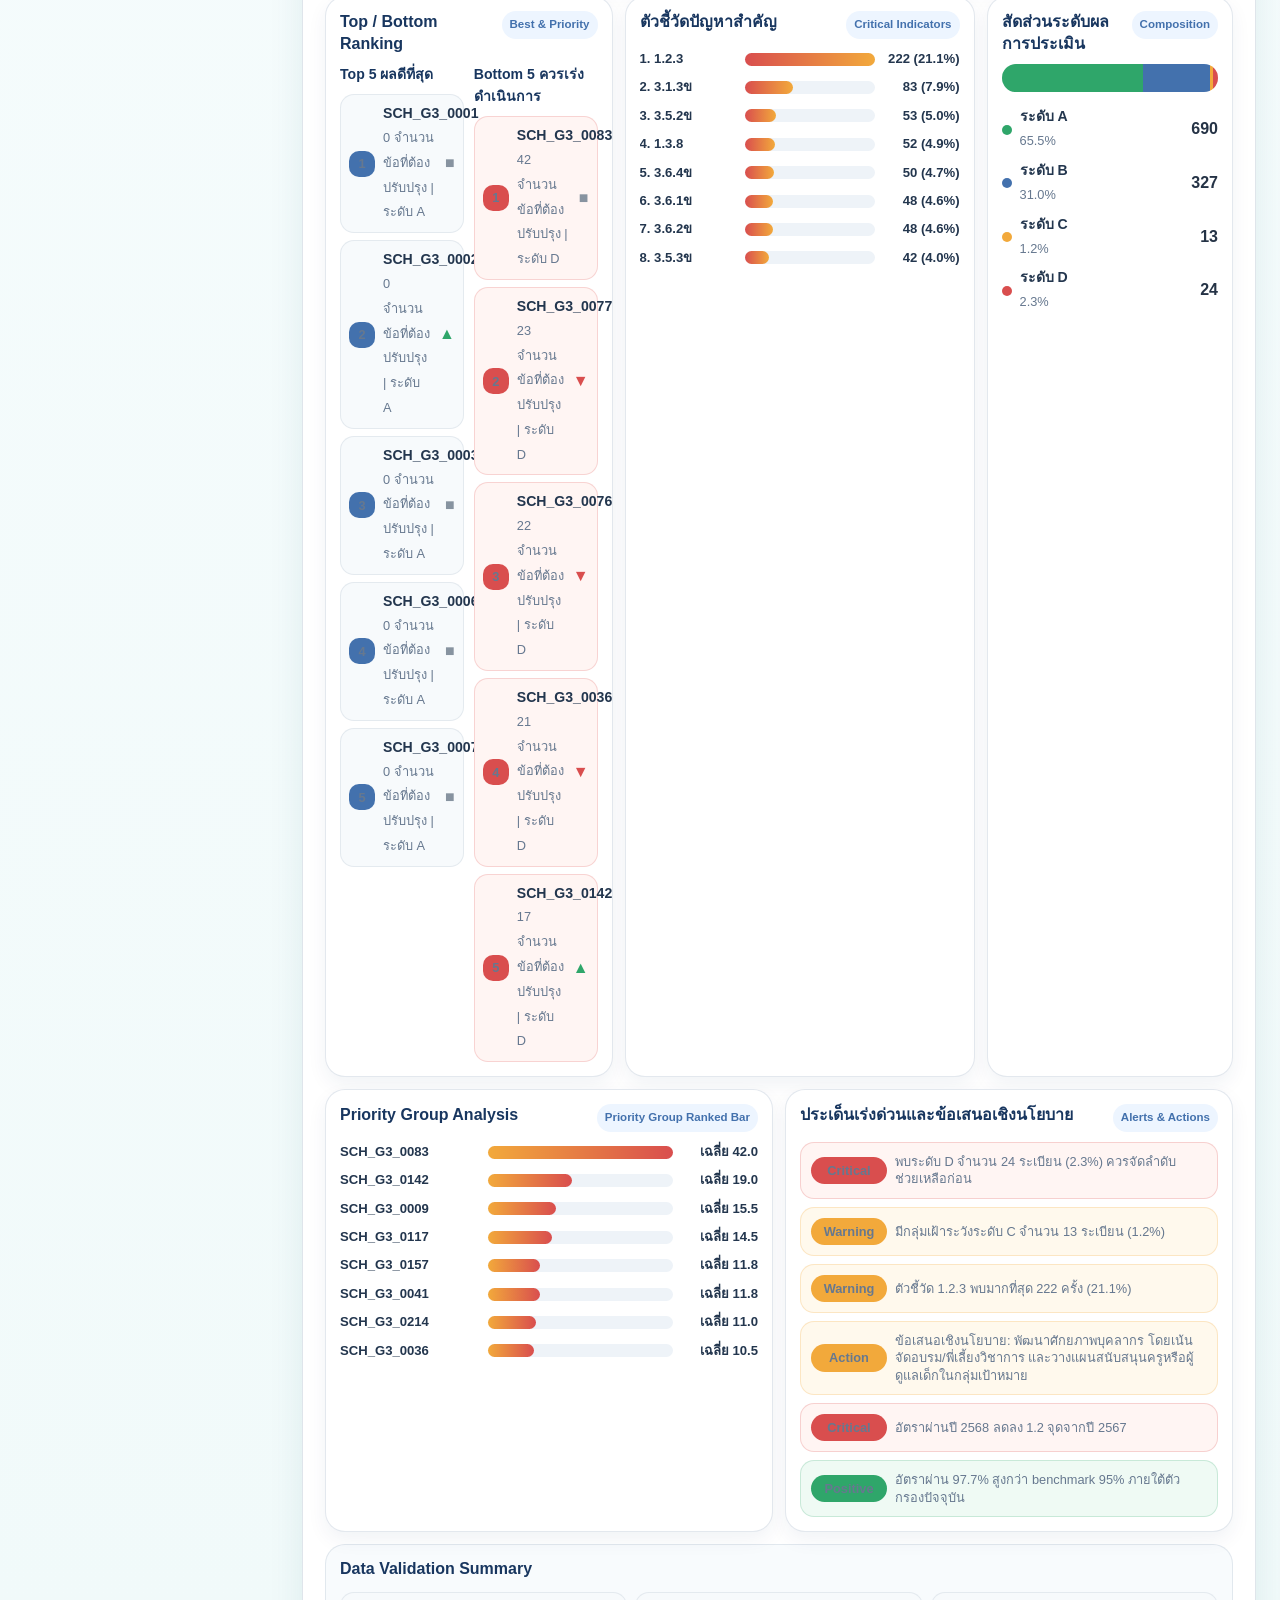
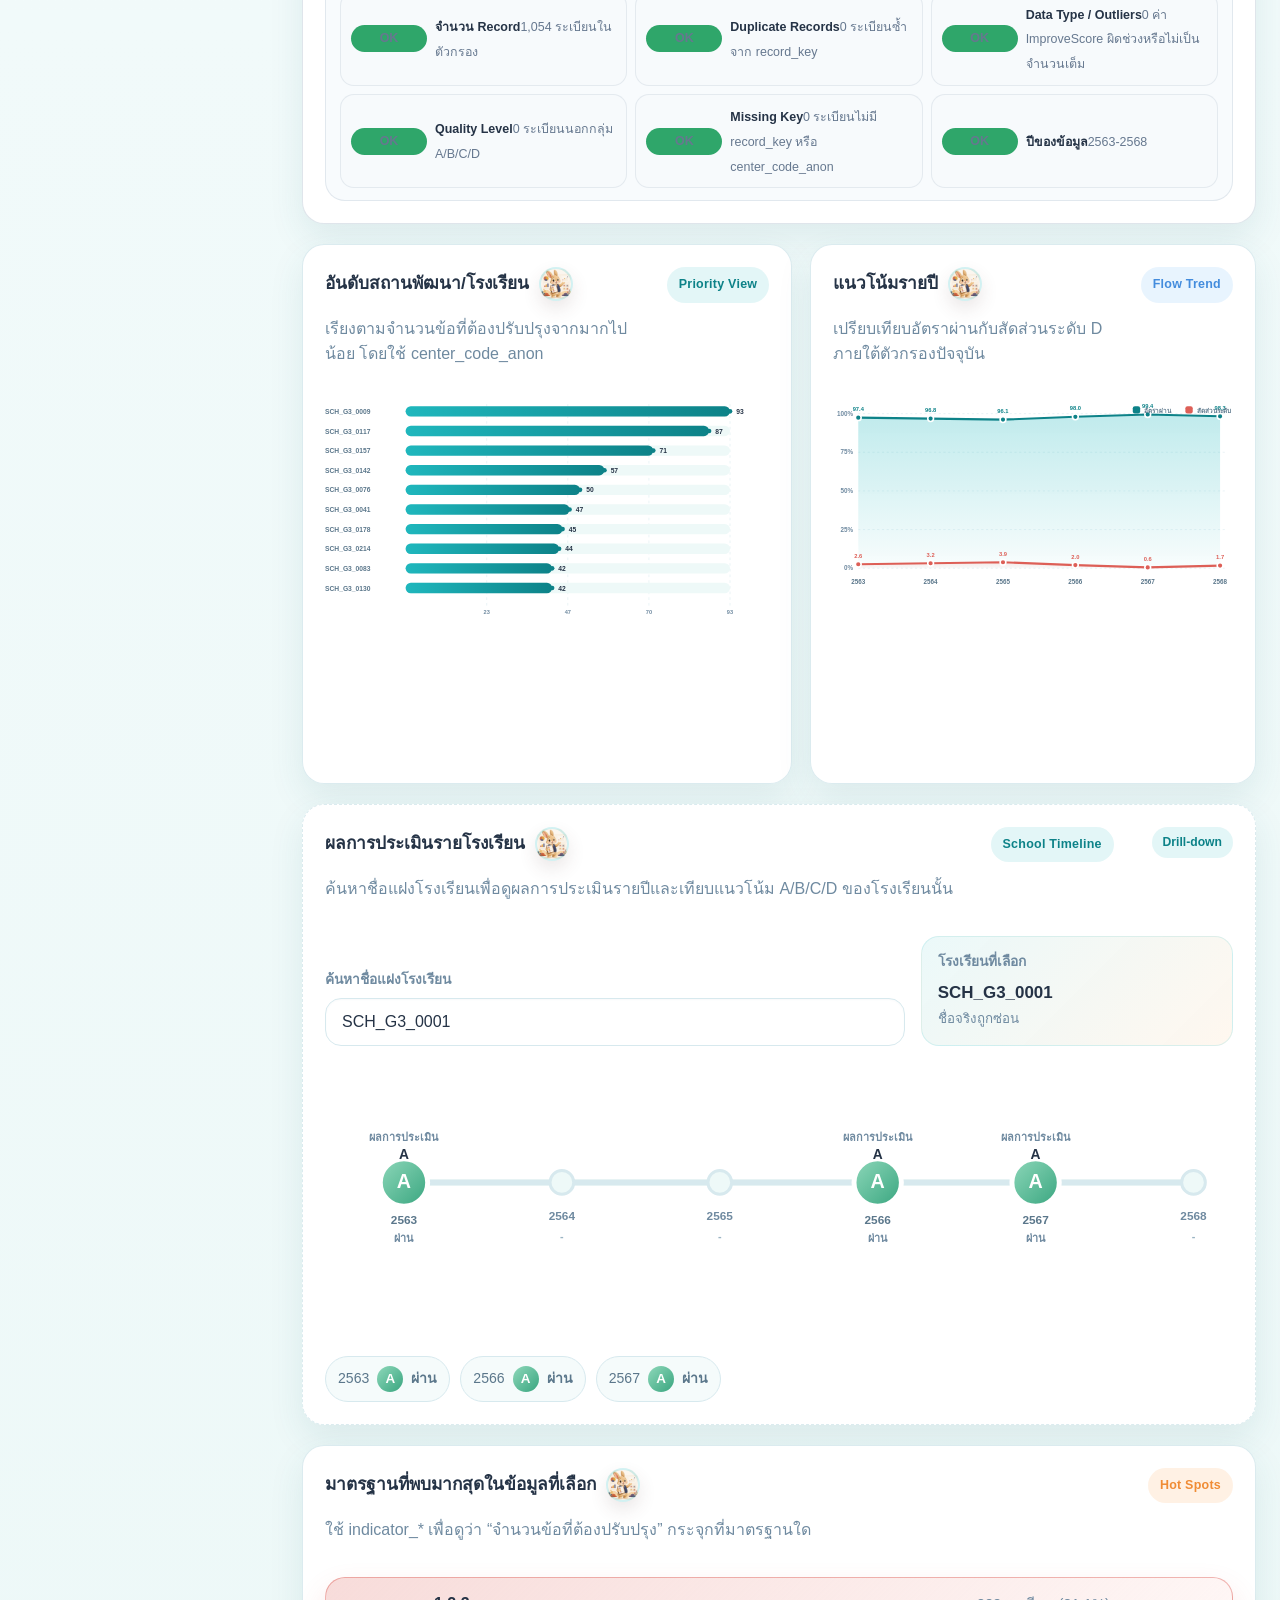
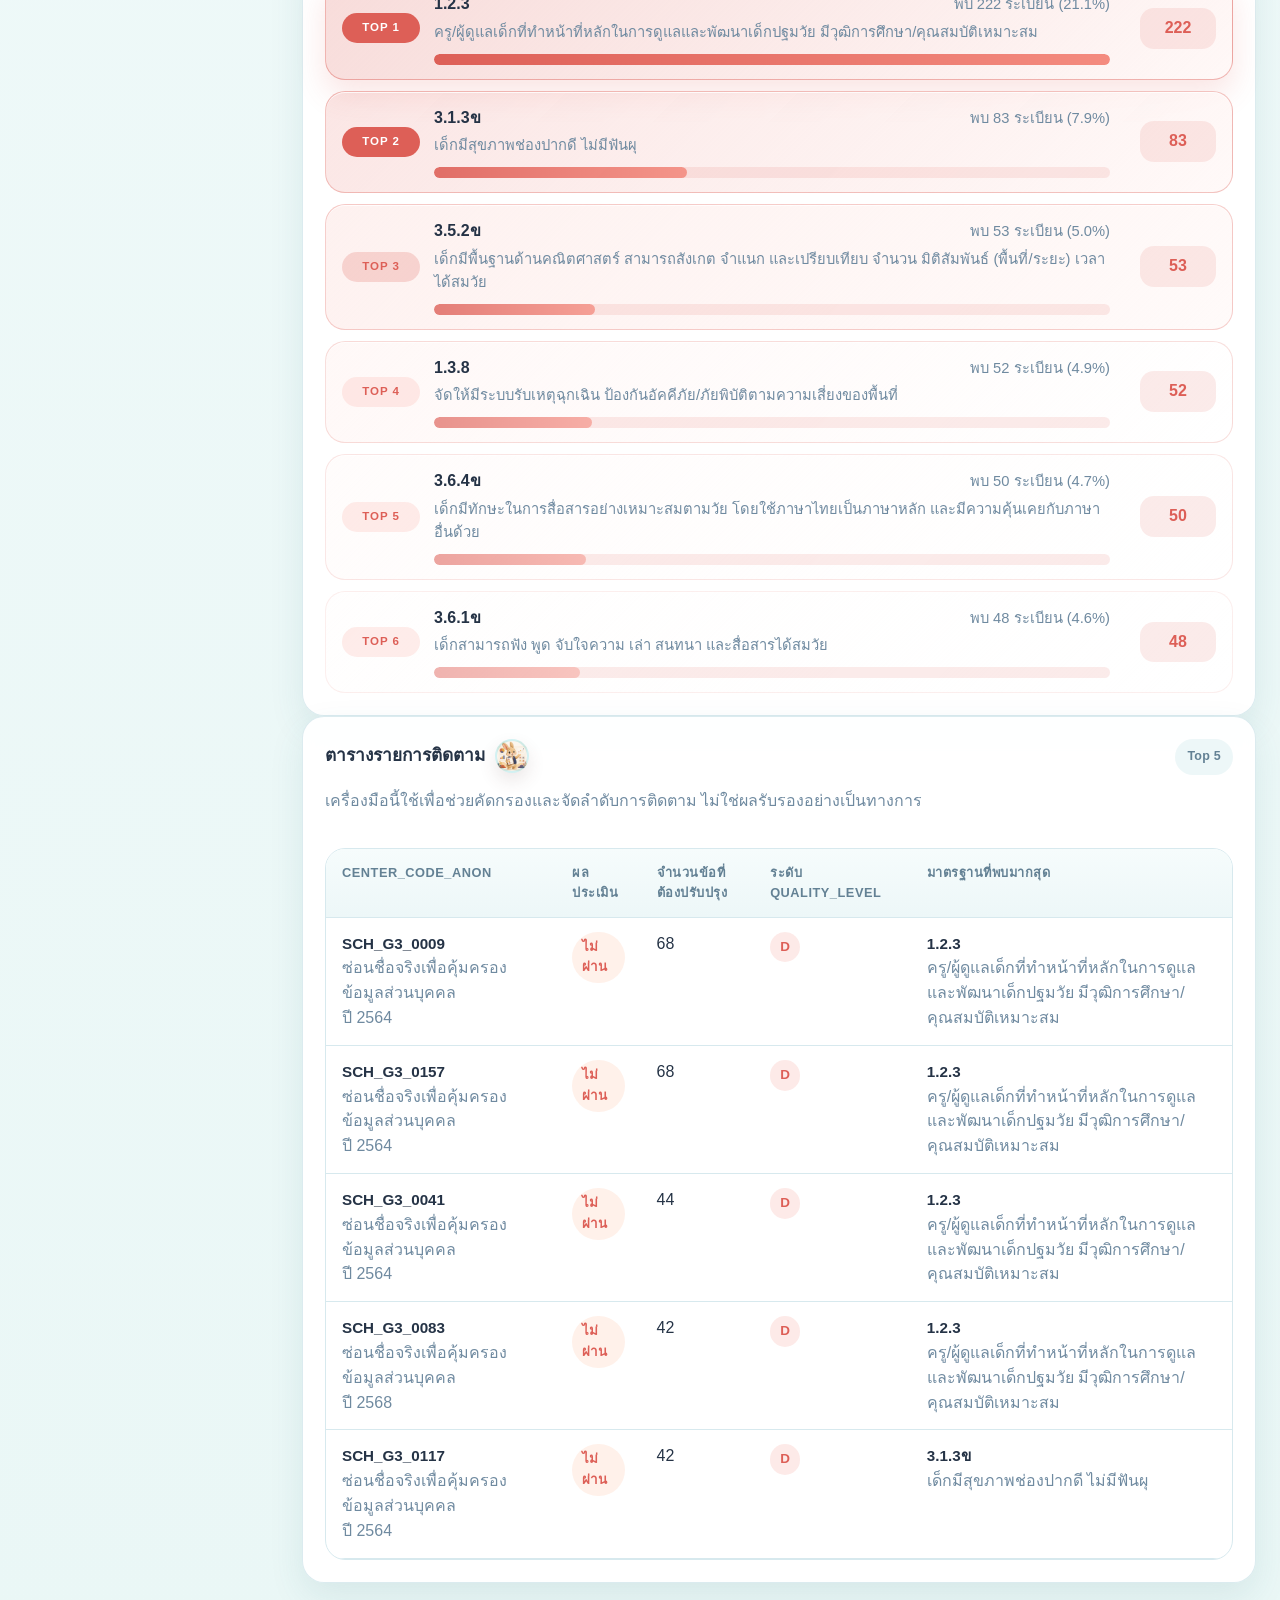
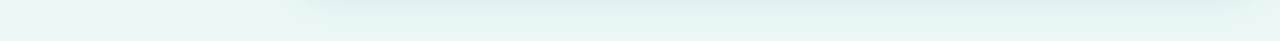
==== commit 30005c81: "Change tracking table to Top 5" ====
--- a/index.html
+++ b/index.html
@@ -345,7 +345,7 @@
             <h2>ตารางรายการติดตาม</h2>
             <p>เครื่องมือนี้ใช้เพื่อช่วยคัดกรองและจัดลำดับการติดตาม ไม่ใช่ผลรับรองอย่างเป็นทางการ</p>
           </div>
-          <div class="chart-accent slate">Top 40</div>
+          <div class="chart-accent slate">Top 5</div>
         </div>
         <div class="table-wrap">
           <table>
--- a/styles.css
+++ b/styles.css
@@ -0,0 +1,1583 @@
+﻿:root {
+  --bg: #eaf7f6;
+  --panel: #ffffff;
+  --sidebar: #0f7b7f;
+  --sidebar-dark: #07676f;
+  --ink: #253346;
+  --muted: #6f8aa0;
+  --line: #d7e9ee;
+  --teal: #1fb7bd;
+  --teal-deep: #0d8288;
+  --blue: #72b8f7;
+  --blue-deep: #438cdd;
+  --amber: #ffb463;
+  --amber-deep: #f08c35;
+  --red: #f48b7f;
+  --red-deep: #dd5f57;
+  --green: #8ed8ba;
+  --green-deep: #39a57f;
+  --purple: #9fc3f5;
+  --purple-deep: #638fd4;
+  --slate: #edf7f8;
+  --success-soft: #e8f8f1;
+  --danger-soft: #fff1ea;
+  --level-a: #8ed8ba;
+  --level-a-deep: #39a57f;
+  --level-b: #72b8f7;
+  --level-b-deep: #438cdd;
+  --level-c: #ffd98d;
+  --level-c-deep: #f0a942;
+  --level-d: #f48b7f;
+  --level-d-deep: #dd5f57;
+  --shadow: 0 24px 60px rgba(42, 106, 116, 0.16);
+  --shadow-soft: 0 14px 34px rgba(42, 106, 116, 0.1);
+  --font-body: "Noto Sans Thai", "IBM Plex Sans Thai", "Sarabun", "Segoe UI", Tahoma, sans-serif;
+  --font-display: "Noto Sans Thai", "IBM Plex Sans Thai", "Sarabun", "Segoe UI", Tahoma, sans-serif;
+  --font-ui: "Noto Sans Thai", "IBM Plex Sans Thai", "Sarabun", "Segoe UI", Tahoma, sans-serif;
+}
+
+* {
+  box-sizing: border-box;
+}
+
+html {
+  scroll-behavior: smooth;
+}
+
+body {
+  margin: 0;
+  font-family: var(--font-body);
+  font-size: 16px;
+  font-weight: 400;
+  line-height: 1.55;
+  color: var(--ink);
+  background:
+    radial-gradient(circle at top left, rgba(255, 180, 99, 0.2), transparent 24%),
+    radial-gradient(circle at right top, rgba(31, 183, 189, 0.18), transparent 20%),
+    linear-gradient(180deg, #f8fdfe 0%, var(--bg) 100%);
+}
+
+.dashboard-layout {
+  display: grid;
+  grid-template-columns: 260px minmax(0, 1fr);
+  min-height: 100vh;
+  gap: 24px;
+  padding: 18px;
+}
+
+.sidebar {
+  background: linear-gradient(180deg, var(--sidebar) 0%, var(--sidebar-dark) 100%);
+  border-radius: 28px;
+  color: #ffffff;
+  padding: 24px 18px;
+  box-shadow: var(--shadow);
+  border: 1px solid rgba(255, 255, 255, 0.18);
+  display: flex;
+  flex-direction: column;
+  gap: 22px;
+  position: sticky;
+  top: 18px;
+  height: calc(100vh - 36px);
+}
+
+.brand-block {
+  display: flex;
+  align-items: center;
+  gap: 14px;
+}
+
+.brand-mark {
+  width: 56px;
+  height: 56px;
+  border-radius: 18px;
+  display: grid;
+  place-items: center;
+  font-family: var(--font-ui);
+  font-size: 1.16rem;
+  font-weight: 800;
+  color: #ffffff;
+  background: linear-gradient(135deg, rgba(255, 255, 255, 0.22), rgba(255, 255, 255, 0.08));
+  border: 1px solid rgba(255, 255, 255, 0.26);
+  box-shadow: 0 12px 24px rgba(0, 82, 88, 0.22);
+}
+
+.brand-label {
+  margin: 0 0 4px;
+  font-family: var(--font-ui);
+  font-size: 0.72rem;
+  font-weight: 800;
+  text-transform: uppercase;
+  letter-spacing: 0.18em;
+  color: rgba(235, 255, 255, 0.72);
+}
+
+.brand-copy h2 {
+  margin: 0;
+  font-family: var(--font-display);
+  font-size: 1.36rem;
+  font-weight: 800;
+  letter-spacing: -0.015em;
+}
+
+.sidebar-nav {
+  display: grid;
+  gap: 8px;
+}
+
+.nav-item {
+  text-decoration: none;
+  color: rgba(235, 255, 255, 0.82);
+  padding: 12px 14px;
+  border-radius: 14px;
+  font-family: var(--font-ui);
+  font-weight: 700;
+  letter-spacing: 0;
+  transition: background 180ms ease, transform 180ms ease;
+}
+
+.nav-item:hover,
+.nav-item.active {
+  background: rgba(255, 255, 255, 0.17);
+  color: #ffffff;
+  transform: translateX(2px);
+}
+
+.sidebar-card,
+.sidebar-mini-chart {
+  border-radius: 20px;
+  padding: 16px;
+  background: rgba(255, 255, 255, 0.12);
+  border: 1px solid rgba(255, 255, 255, 0.18);
+}
+
+.sidebar-card span,
+.sidebar-card small,
+.sidebar-mini-chart p {
+  display: block;
+  color: rgba(235, 255, 255, 0.74);
+}
+
+.sidebar-card strong {
+  display: block;
+  margin: 8px 0 6px;
+  font-family: var(--font-display);
+  font-size: 1.12rem;
+  font-weight: 800;
+}
+
+.mini-bars {
+  display: flex;
+  align-items: end;
+  gap: 10px;
+  height: 90px;
+  margin-bottom: 12px;
+}
+
+.mini-bars span {
+  flex: 1;
+  border-radius: 999px 999px 8px 8px;
+  background: linear-gradient(180deg, #bfeee7 0%, #ffce83 100%);
+}
+
+.mini-bars span:nth-child(1) { height: 36%; }
+.mini-bars span:nth-child(2) { height: 72%; }
+.mini-bars span:nth-child(3) { height: 54%; }
+.mini-bars span:nth-child(4) { height: 82%; }
+.mini-bars span:nth-child(5) { height: 46%; }
+
+.sidebar-mascot-card {
+  margin-top: auto;
+  padding: 12px;
+  border-radius: 22px;
+  background: rgba(255, 255, 255, 0.12);
+  border: 1px solid rgba(255, 255, 255, 0.18);
+  text-align: center;
+}
+
+.sidebar-mascot-card img {
+  display: block;
+  width: min(150px, 100%);
+  margin: 0 auto 8px;
+  border-radius: 20px;
+  box-shadow: 0 16px 28px rgba(0, 0, 0, 0.14);
+}
+
+.sidebar-mascot-card p {
+  margin: 0;
+  color: rgba(255, 255, 255, 0.9);
+  font-size: 0.88rem;
+  font-weight: 800;
+}
+
+.page-shell {
+  width: 100%;
+  padding: 6px 6px 40px 0;
+}
+
+.surface {
+  background: rgba(255, 255, 255, 0.96);
+  border: 1px solid rgba(215, 233, 238, 0.9);
+  box-shadow: var(--shadow-soft);
+  border-radius: 22px;
+  backdrop-filter: blur(16px);
+}
+
+.hero {
+  display: grid;
+  grid-template-columns: minmax(0, 1.75fr) minmax(280px, 0.95fr);
+  gap: 20px;
+  margin-bottom: 20px;
+}
+
+.hero-copy {
+  padding: 28px 30px;
+}
+
+.hero-topline {
+  display: flex;
+  align-items: flex-start;
+  justify-content: space-between;
+  gap: 20px;
+}
+
+.eyebrow {
+  margin: 0 0 10px;
+  font-family: var(--font-ui);
+  font-size: 0.76rem;
+  font-weight: 800;
+  text-transform: uppercase;
+  letter-spacing: 0.16em;
+  color: var(--teal-deep);
+}
+
+.hero-copy h1 {
+  margin: 0;
+  font-family: var(--font-display);
+  font-size: clamp(2rem, 3vw, 3.2rem);
+  font-weight: 800;
+  line-height: 1.12;
+  letter-spacing: -0.02em;
+  max-width: 17ch;
+}
+
+.page-shell h1::after,
+.page-shell h2::after {
+  content: "";
+  display: inline-block;
+  margin-left: 10px;
+  vertical-align: middle;
+  background: #ffffff url("./assets/ecd-dashboard-animal-mascot.png") center / cover no-repeat;
+  border: 2px solid rgba(31, 183, 189, 0.2);
+  border-radius: 999px;
+  box-shadow: 0 8px 18px rgba(87, 59, 55, 0.12);
+}
+
+.page-shell h1::after {
+  width: 44px;
+  height: 44px;
+}
+
+.page-shell h2::after {
+  width: 30px;
+  height: 30px;
+}
+
+.hero-badge {
+  padding: 10px 14px;
+  border-radius: 999px;
+  background: linear-gradient(135deg, rgba(31, 183, 189, 0.13), rgba(255, 180, 99, 0.18));
+  color: var(--teal-deep);
+  font-family: var(--font-ui);
+  font-weight: 800;
+  white-space: nowrap;
+}
+
+.lede {
+  margin: 16px 0 0;
+  max-width: 68ch;
+  color: var(--muted);
+  font-size: 1rem;
+  line-height: 1.72;
+  letter-spacing: 0;
+}
+
+.hero-note {
+  padding: 20px;
+  display: grid;
+  gap: 14px;
+}
+
+.mascot-panel {
+  display: grid;
+  grid-template-columns: 112px minmax(0, 1fr);
+  gap: 14px;
+  align-items: center;
+  padding: 14px;
+  border-radius: 24px;
+  background: linear-gradient(135deg, rgba(255, 255, 255, 0.98), rgba(234, 249, 247, 0.9));
+  border: 1px solid rgba(31, 183, 189, 0.13);
+  box-shadow: 0 16px 30px rgba(42, 106, 116, 0.08);
+}
+
+.mascot-panel img {
+  width: 112px;
+  aspect-ratio: 1;
+  object-fit: cover;
+  border-radius: 24px;
+  box-shadow: 0 14px 26px rgba(78, 52, 45, 0.14);
+}
+
+.mascot-panel strong {
+  display: block;
+  margin-top: 6px;
+  color: var(--ink);
+  font-family: var(--font-display);
+  font-size: 1.15rem;
+  font-weight: 800;
+}
+
+.mascot-panel p {
+  margin: 6px 0 0;
+  color: var(--muted);
+  font-size: 0.92rem;
+  line-height: 1.5;
+}
+
+.note-card {
+  padding: 16px 18px;
+  border-radius: 20px;
+  background: linear-gradient(135deg, rgba(31, 183, 189, 0.08), rgba(255, 180, 99, 0.1));
+  border: 1px solid rgba(31, 183, 189, 0.13);
+}
+
+.note-card.emphasis {
+  background: linear-gradient(135deg, rgba(31, 183, 189, 0.14), rgba(255, 180, 99, 0.16));
+}
+
+.note-card.muted {
+  background: linear-gradient(135deg, rgba(242, 252, 251, 0.96), rgba(255, 247, 234, 0.94));
+}
+
+.note-card.pass-fail-summary {
+  background: linear-gradient(135deg, rgba(47, 166, 106, 0.1), rgba(217, 78, 78, 0.08));
+}
+
+.note-card.alert-summary {
+  background: linear-gradient(135deg, rgba(244, 139, 127, 0.14), rgba(255, 241, 234, 0.9));
+  border-color: rgba(221, 95, 87, 0.2);
+}
+
+.note-card small {
+  display: block;
+  margin-top: 6px;
+  color: var(--muted);
+  font-size: 0.9rem;
+  line-height: 1.4;
+  font-weight: 700;
+}
+
+.note-card.alert-summary strong {
+  color: var(--level-d-deep);
+}
+
+.note-label,
+.kpi-label,
+.chart-header p {
+  color: var(--muted);
+}
+
+.note-card strong,
+.kpi-value {
+  display: block;
+  margin-top: 8px;
+  font-family: var(--font-display);
+  font-size: 1.48rem;
+  font-weight: 800;
+  letter-spacing: -0.01em;
+}
+
+.filters-panel,
+.chart-card,
+.insight-card,
+.table-card {
+  padding: 22px;
+}
+
+.filters-panel {
+  display: grid;
+  grid-template-columns: 1fr 1fr;
+  gap: 18px;
+  margin-bottom: 20px;
+}
+
+.filter-title-row,
+.chart-header {
+  display: flex;
+  justify-content: space-between;
+  align-items: flex-start;
+  gap: 16px;
+}
+
+.filter-title-row h2,
+.chart-header h2 {
+  margin: 0;
+  font-family: var(--font-display);
+  font-size: 1.08rem;
+  font-weight: 800;
+  letter-spacing: 0;
+}
+
+.chip-group {
+  display: flex;
+  flex-wrap: wrap;
+  gap: 10px;
+  margin-top: 14px;
+}
+
+.chip {
+  border: 1px solid var(--line);
+  background: #f5fbfb;
+  color: var(--ink);
+  border-radius: 999px;
+  padding: 10px 14px;
+  font-family: var(--font-ui);
+  font-weight: 700;
+  cursor: pointer;
+  transition: 180ms ease;
+}
+
+.chip:hover {
+  transform: translateY(-1px);
+  border-color: rgba(31, 183, 189, 0.32);
+}
+
+.chip.active {
+  background: linear-gradient(135deg, var(--teal-deep), var(--teal));
+  color: white;
+  border-color: transparent;
+}
+
+.chip.level-a.active {
+  background: linear-gradient(135deg, var(--level-a-deep), var(--level-a));
+}
+
+.chip.level-b.active {
+  background: linear-gradient(135deg, var(--level-b-deep), var(--level-b));
+}
+
+.chip.level-c.active {
+  background: linear-gradient(135deg, var(--level-c-deep), var(--level-c));
+}
+
+.chip.level-d.active {
+  background: linear-gradient(135deg, var(--level-d-deep), var(--level-d));
+}
+
+.ghost-button {
+  border: 0;
+  background: transparent;
+  color: var(--blue-deep);
+  font-family: var(--font-ui);
+  font-weight: 700;
+  cursor: pointer;
+}
+
+.kpi-grid {
+  display: grid;
+  grid-template-columns: repeat(3, 1fr);
+  gap: 18px;
+  margin-bottom: 20px;
+}
+
+.kpi-card {
+  position: relative;
+  padding: 22px;
+  overflow: hidden;
+}
+
+.kpi-card::after {
+  content: "";
+  position: absolute;
+  inset: auto -30px -30px auto;
+  width: 120px;
+  height: 120px;
+  border-radius: 50%;
+  background: rgba(255, 255, 255, 0.16);
+}
+
+.kpi-card.teal {
+  background: linear-gradient(135deg, #31c6c9 0%, #15a0a8 100%);
+  color: white;
+}
+
+.kpi-card.blue {
+  background: linear-gradient(135deg, #80c2ff 0%, #5398e8 100%);
+  color: white;
+}
+
+.kpi-card.amber {
+  background: linear-gradient(135deg, #ffbd70 0%, #ff9447 100%);
+  color: white;
+}
+
+.kpi-card .kpi-label,
+.kpi-card .kpi-value {
+  position: relative;
+  z-index: 1;
+  color: white;
+}
+
+.kpi-value {
+  font-size: clamp(1.9rem, 3vw, 2.72rem);
+  line-height: 1.08;
+}
+
+.viz-grid {
+  display: grid;
+  grid-template-columns: 1.1fr 1fr;
+  gap: 18px;
+  margin-bottom: 20px;
+}
+
+.is-hidden,
+.secondary-kpi {
+  display: none !important;
+}
+
+.policy-action-card {
+  padding: 22px;
+  margin-bottom: 20px;
+}
+
+.policy-metrics {
+  display: grid;
+  grid-template-columns: repeat(4, 1fr);
+  gap: 14px;
+  margin-top: 18px;
+}
+
+.policy-metric {
+  min-height: 132px;
+  padding: 16px;
+  border-radius: 22px;
+  background: linear-gradient(135deg, rgba(31, 183, 189, 0.08), rgba(255, 255, 255, 0.82));
+  border: 1px solid rgba(31, 183, 189, 0.12);
+}
+
+.policy-metric:nth-child(2) {
+  background: linear-gradient(135deg, rgba(114, 184, 247, 0.12), rgba(255, 255, 255, 0.82));
+}
+
+.policy-metric:nth-child(3) {
+  background: linear-gradient(135deg, rgba(255, 180, 99, 0.16), rgba(255, 255, 255, 0.82));
+}
+
+.policy-metric:nth-child(4) {
+  background: linear-gradient(135deg, rgba(142, 216, 186, 0.18), rgba(255, 255, 255, 0.82));
+}
+
+.policy-metric span,
+.policy-metric small,
+.policy-note {
+  color: var(--muted);
+}
+
+.policy-metric span {
+  display: block;
+  font-size: 0.88rem;
+  font-weight: 800;
+}
+
+.policy-metric strong {
+  display: block;
+  margin: 8px 0 4px;
+  font-size: clamp(1.55rem, 2.5vw, 2.28rem);
+  line-height: 1.08;
+  font-weight: 800;
+  color: var(--ink);
+}
+
+.policy-metric small {
+  display: block;
+  line-height: 1.45;
+}
+
+.policy-grid {
+  display: grid;
+  grid-template-columns: 1.05fr 1.05fr 0.9fr;
+  gap: 14px;
+  margin-top: 14px;
+}
+
+.policy-panel {
+  padding: 16px;
+  border-radius: 22px;
+  background: linear-gradient(180deg, #ffffff 0%, #f4fbfa 100%);
+  border: 1px solid var(--line);
+}
+
+.policy-panel h3 {
+  margin: 0 0 12px;
+  font-size: 1rem;
+  line-height: 1.35;
+}
+
+.policy-list {
+  display: grid;
+  gap: 10px;
+}
+
+.policy-item {
+  display: grid;
+  grid-template-columns: auto minmax(0, 1fr) auto;
+  gap: 10px;
+  align-items: start;
+  padding: 12px;
+  border-radius: 18px;
+  background: rgba(255, 255, 255, 0.82);
+  border: 1px solid rgba(215, 233, 238, 0.84);
+}
+
+.policy-rank {
+  display: inline-grid;
+  place-items: center;
+  width: 34px;
+  height: 34px;
+  border-radius: 14px;
+  color: #ffffff;
+  background: linear-gradient(135deg, var(--teal-deep), var(--teal));
+  font-weight: 800;
+}
+
+.policy-item b {
+  display: block;
+  margin-bottom: 4px;
+  color: var(--ink);
+  font-size: 0.95rem;
+}
+
+.policy-item span {
+  display: block;
+  color: var(--muted);
+  font-size: 0.86rem;
+  line-height: 1.45;
+}
+
+.policy-score {
+  min-width: 58px;
+  padding: 6px 8px;
+  border-radius: 999px;
+  text-align: center;
+  color: var(--amber-deep);
+  background: rgba(255, 180, 99, 0.16);
+  font-weight: 800;
+  font-size: 0.82rem;
+}
+
+.policy-action-item {
+  padding: 13px;
+  border-radius: 18px;
+  background: rgba(255, 247, 234, 0.78);
+  border: 1px solid rgba(255, 180, 99, 0.24);
+}
+
+.policy-action-item b {
+  display: block;
+  margin-bottom: 5px;
+}
+
+.policy-action-item span {
+  color: var(--muted);
+  font-size: 0.9rem;
+  line-height: 1.52;
+}
+
+.policy-note {
+  margin: 14px 0 0;
+  font-size: 0.88rem;
+  line-height: 1.55;
+}
+
+.executive-board {
+  padding: 22px;
+  margin-bottom: 20px;
+  background: #ffffff;
+  border-color: rgba(60, 94, 132, 0.16);
+}
+
+.executive-board-header {
+  display: grid;
+  grid-template-columns: minmax(0, 1fr) 180px;
+  gap: 18px;
+  align-items: stretch;
+}
+
+.executive-board-header h2 {
+  margin: 0;
+  color: #18365f;
+  font-size: clamp(1.35rem, 2vw, 2.05rem);
+  line-height: 1.24;
+}
+
+.executive-board-header p {
+  margin: 10px 0 0;
+  max-width: 92ch;
+  color: var(--muted);
+}
+
+.executive-target {
+  padding: 16px;
+  border-radius: 20px;
+  color: #18365f;
+  background: linear-gradient(135deg, #f4f8ff 0%, #e8f3ff 100%);
+  border: 1px solid rgba(67, 140, 221, 0.16);
+}
+
+.executive-target span,
+.executive-target small {
+  display: block;
+  color: #64819c;
+}
+
+.executive-target strong {
+  display: block;
+  margin: 4px 0;
+  font-size: 2.25rem;
+  line-height: 1;
+}
+
+.exec-status-grid {
+  display: grid;
+  grid-template-columns: repeat(4, 1fr);
+  gap: 12px;
+  margin-top: 16px;
+}
+
+.exec-status-card {
+  padding: 16px;
+  border-radius: 20px;
+  border: 1px solid rgba(60, 94, 132, 0.12);
+  background: #ffffff;
+}
+
+.exec-status-card span,
+.exec-status-card small {
+  display: block;
+  color: #66788f;
+}
+
+.exec-status-card strong {
+  display: block;
+  margin: 6px 0 4px;
+  color: #18365f;
+  font-size: clamp(1.75rem, 3vw, 2.55rem);
+  line-height: 1;
+}
+
+.exec-status-card.positive {
+  border-left: 6px solid #2fa66a;
+}
+
+.exec-status-card.warning {
+  border-left: 6px solid #f2a93b;
+}
+
+.exec-status-card.critical {
+  border-left: 6px solid #d94e4e;
+}
+
+.exec-status-card.neutral {
+  border-left: 6px solid #a9b5c2;
+}
+
+.exec-grid-main,
+.exec-grid-secondary,
+.exec-grid-tertiary {
+  display: grid;
+  gap: 12px;
+  margin-top: 12px;
+}
+
+.exec-grid-main {
+  grid-template-columns: 0.85fr 1.2fr 1.15fr;
+}
+
+.exec-grid-secondary {
+  grid-template-columns: 1.05fr 1.05fr 0.9fr;
+}
+
+.exec-grid-tertiary {
+  grid-template-columns: 1fr 1fr;
+}
+
+.exec-panel {
+  min-height: 220px;
+  padding: 14px;
+  border-radius: 20px;
+  background: #ffffff;
+  border: 1px solid rgba(60, 94, 132, 0.14);
+  box-shadow: 0 8px 20px rgba(24, 54, 95, 0.06);
+}
+
+.exec-panel-title {
+  display: flex;
+  justify-content: space-between;
+  gap: 10px;
+  align-items: flex-start;
+  margin-bottom: 10px;
+}
+
+.exec-panel-title h3 {
+  margin: 0;
+  color: #18365f;
+  font-size: 1rem;
+  line-height: 1.35;
+}
+
+.exec-panel-title span {
+  display: inline-flex;
+  padding: 5px 8px;
+  border-radius: 999px;
+  color: #4371ad;
+  background: #edf5ff;
+  font-size: 0.72rem;
+  font-weight: 800;
+  white-space: nowrap;
+}
+
+.exec-chart {
+  min-height: 174px;
+}
+
+.exec-svg {
+  width: 100%;
+  height: auto;
+  display: block;
+  font-family: var(--font-ui);
+}
+
+.exec-legend {
+  display: grid;
+  gap: 7px;
+  margin-top: 8px;
+}
+
+.exec-legend-row,
+.exec-rank-row,
+.validation-item,
+.exec-alert-item {
+  display: grid;
+  grid-template-columns: auto minmax(0, 1fr) auto;
+  gap: 8px;
+  align-items: center;
+}
+
+.exec-dot {
+  width: 10px;
+  height: 10px;
+  border-radius: 999px;
+}
+
+.exec-legend-row b,
+.exec-rank-row b {
+  display: block;
+  color: #23364e;
+  font-size: 0.88rem;
+}
+
+.exec-legend-row span,
+.exec-rank-row span,
+.validation-item span,
+.exec-alert-item span {
+  color: #66788f;
+  font-size: 0.8rem;
+  line-height: 1.35;
+}
+
+.exec-bar-row {
+  display: grid;
+  grid-template-columns: minmax(96px, 0.9fr) minmax(130px, 1.2fr) 76px;
+  gap: 9px;
+  align-items: center;
+  margin: 8px 0;
+}
+
+.exec-bar-label {
+  color: #23364e;
+  font-weight: 800;
+  font-size: 0.82rem;
+  overflow: hidden;
+  text-overflow: ellipsis;
+  white-space: nowrap;
+}
+
+.exec-bar-track {
+  position: relative;
+  height: 13px;
+  border-radius: 999px;
+  background: #eef3f8;
+  overflow: visible;
+}
+
+.exec-bar-fill {
+  height: 100%;
+  border-radius: inherit;
+  background: linear-gradient(90deg, #4371ad, #72b8f7);
+}
+
+.exec-target-marker {
+  position: absolute;
+  top: -4px;
+  width: 2px;
+  height: 21px;
+  background: #d94e4e;
+}
+
+.exec-bar-value {
+  color: #23364e;
+  font-size: 0.82rem;
+  font-weight: 800;
+  text-align: right;
+}
+
+.stacked-bar {
+  position: relative;
+  height: 28px;
+  margin: 10px 0 14px;
+  overflow: hidden;
+  border-radius: 999px;
+  background: #eef3f8;
+}
+
+.stacked-bar span {
+  position: absolute;
+  top: 0;
+  bottom: 0;
+}
+
+.exec-ranking-panel {
+  display: grid;
+  grid-template-columns: 1fr 1fr;
+  gap: 10px;
+}
+
+.exec-rank-group h4 {
+  margin: 0 0 8px;
+  color: #18365f;
+  font-size: 0.88rem;
+}
+
+.exec-rank-list {
+  display: grid;
+  gap: 7px;
+}
+
+.exec-rank-row {
+  padding: 8px;
+  border-radius: 14px;
+  background: #f7fafc;
+  border: 1px solid rgba(60, 94, 132, 0.1);
+}
+
+.exec-rank-row.attention {
+  background: #fff5f3;
+  border-color: rgba(217, 78, 78, 0.2);
+}
+
+.exec-rank-no {
+  display: inline-grid;
+  place-items: center;
+  width: 26px;
+  height: 26px;
+  border-radius: 10px;
+  color: #ffffff;
+  background: #4371ad;
+  font-size: 0.8rem;
+  font-weight: 800;
+}
+
+.exec-rank-row.attention .exec-rank-no {
+  background: #d94e4e;
+}
+
+.trend-up {
+  color: #2fa66a;
+}
+
+.trend-down {
+  color: #d94e4e;
+}
+
+.trend-flat {
+  color: #8793a0;
+}
+
+.exec-alert-list,
+.validation-list {
+  display: grid;
+  gap: 8px;
+}
+
+.exec-alert-item,
+.validation-item {
+  padding: 10px;
+  border-radius: 14px;
+  background: #f7fafc;
+  border: 1px solid rgba(60, 94, 132, 0.1);
+}
+
+.exec-alert-item.critical {
+  background: #fff5f3;
+  border-color: rgba(217, 78, 78, 0.22);
+}
+
+.exec-alert-item.warning {
+  background: #fff9ed;
+  border-color: rgba(242, 169, 59, 0.24);
+}
+
+.exec-alert-item.positive {
+  background: #effaf4;
+  border-color: rgba(47, 166, 106, 0.2);
+}
+
+.exec-alert-badge,
+.validation-badge {
+  display: inline-flex;
+  min-width: 76px;
+  justify-content: center;
+  padding: 5px 8px;
+  border-radius: 999px;
+  color: #ffffff;
+  font-size: 0.72rem;
+  font-weight: 800;
+}
+
+.exec-alert-badge.critical,
+.validation-badge.issue {
+  background: #d94e4e;
+}
+
+.exec-alert-badge.warning,
+.validation-badge.warn {
+  background: #f2a93b;
+}
+
+.exec-alert-badge.positive,
+.validation-badge.ok {
+  background: #2fa66a;
+}
+
+.exec-validation {
+  margin-top: 12px;
+  padding: 14px;
+  border-radius: 20px;
+  background: #f8fbfd;
+  border: 1px solid rgba(60, 94, 132, 0.12);
+}
+
+.exec-validation h3 {
+  margin: 0 0 10px;
+  color: #18365f;
+  font-size: 1rem;
+}
+
+.compact-validation {
+  padding: 12px 14px;
+}
+
+.compact-validation .validation-list {
+  grid-template-columns: repeat(3, minmax(0, 1fr));
+}
+
+.compact-validation .validation-item {
+  grid-template-columns: auto minmax(0, 1fr);
+  align-items: center;
+  padding: 9px 10px;
+}
+
+.compact-validation .validation-item > span:last-child {
+  display: none;
+}
+
+.compact-validation .validation-item b,
+.compact-validation .validation-item span {
+  font-size: 0.78rem;
+}
+
+.chart-accent {
+  padding: 8px 12px;
+  border-radius: 999px;
+  font-family: var(--font-ui);
+  font-size: 0.78rem;
+  font-weight: 800;
+  letter-spacing: 0.02em;
+  white-space: nowrap;
+}
+
+.chart-accent.teal {
+  background: rgba(31, 183, 189, 0.12);
+  color: var(--teal-deep);
+}
+
+.chart-accent.blue {
+  background: rgba(114, 184, 247, 0.16);
+  color: var(--blue-deep);
+}
+
+.chart-accent.amber {
+  background: rgba(255, 159, 67, 0.14);
+  color: var(--amber-deep);
+}
+
+.chart-accent.slate {
+  background: #edf7f8;
+  color: #638194;
+}
+
+.chart-area {
+  margin-top: 18px;
+  min-height: 360px;
+}
+
+.school-timeline-card {
+  padding: 22px;
+  margin-bottom: 20px;
+}
+
+.analyst-drilldown {
+  border-style: dashed;
+}
+
+.analyst-drilldown .chart-header::after {
+  content: "Drill-down";
+  align-self: flex-start;
+  padding: 6px 11px;
+  border-radius: 999px;
+  color: var(--teal-deep);
+  background: rgba(31, 183, 189, 0.12);
+  font-size: 0.76rem;
+  font-weight: 800;
+}
+
+.school-toolbar {
+  display: grid;
+  grid-template-columns: minmax(0, 1.3fr) minmax(260px, 0.7fr);
+  gap: 16px;
+  margin-top: 18px;
+  align-items: end;
+}
+
+.search-block label,
+.selected-school-summary span {
+  display: block;
+  margin-bottom: 8px;
+  color: var(--muted);
+  font-size: 0.86rem;
+  font-family: var(--font-ui);
+  font-weight: 700;
+}
+
+.search-block input {
+  width: 100%;
+  border: 1px solid var(--line);
+  border-radius: 16px;
+  padding: 14px 16px;
+  font-family: var(--font-body);
+  font-size: 1rem;
+  color: var(--ink);
+  background: #ffffff;
+  box-shadow: inset 0 1px 2px rgba(79, 91, 132, 0.04);
+}
+
+.search-block input:focus {
+  outline: 2px solid rgba(31, 183, 189, 0.22);
+  border-color: rgba(31, 183, 189, 0.48);
+}
+
+.selected-school-summary {
+  padding: 14px 16px;
+  border-radius: 18px;
+  background: linear-gradient(135deg, rgba(31, 183, 189, 0.09), rgba(255, 180, 99, 0.1));
+  border: 1px solid rgba(31, 183, 189, 0.14);
+}
+
+.selected-school-summary strong {
+  display: block;
+  font-family: var(--font-display);
+  font-size: 1.06rem;
+  font-weight: 800;
+}
+
+.selected-school-summary small {
+  color: var(--muted);
+}
+
+.school-timeline-area {
+  min-height: 280px;
+}
+
+.school-timeline-summary {
+  display: flex;
+  flex-wrap: wrap;
+  gap: 10px;
+  margin-top: 12px;
+}
+
+.timeline-pill {
+  display: inline-flex;
+  align-items: center;
+  gap: 8px;
+  padding: 9px 12px;
+  border-radius: 999px;
+  background: #f5fbfb;
+  border: 1px solid var(--line);
+  font-size: 0.88rem;
+  font-family: var(--font-ui);
+  color: #5b778b;
+}
+
+.timeline-grade {
+  display: inline-grid;
+  place-items: center;
+  width: 26px;
+  height: 26px;
+  border-radius: 999px;
+  color: #fff;
+  font-weight: 800;
+  font-size: 0.84rem;
+}
+
+.timeline-grade.grade-a { background: linear-gradient(135deg, var(--level-a), var(--level-a-deep)); }
+.timeline-grade.grade-b { background: linear-gradient(135deg, var(--level-b), var(--level-b-deep)); }
+.timeline-grade.grade-c { background: linear-gradient(135deg, var(--level-c), var(--level-c-deep)); }
+.timeline-grade.grade-d { background: linear-gradient(135deg, var(--level-d), var(--level-d-deep)); }
+
+.chart-svg {
+  width: 100%;
+  height: auto;
+  display: block;
+}
+
+.chart-svg text {
+  font-family: var(--font-ui);
+  font-weight: 600;
+}
+
+.empty-state {
+  display: grid;
+  place-items: center;
+  min-height: 240px;
+  border: 1px dashed var(--line);
+  border-radius: 18px;
+  color: var(--muted);
+  background: linear-gradient(180deg, #fbffff 0%, #eef9f8 100%);
+}
+
+.top-indicators {
+  display: grid;
+  grid-template-columns: 1fr;
+  gap: 11px;
+  margin-top: 18px;
+}
+
+.indicator-tile {
+  display: grid;
+  grid-template-columns: 78px minmax(0, 1fr) 92px;
+  gap: 14px;
+  align-items: center;
+  padding: 14px 16px;
+  border-radius: 20px;
+  background: linear-gradient(180deg, #ffffff 0%, #fff8f7 100%);
+  border: 1px solid rgba(221, 95, 87, 0.16);
+  box-shadow: inset 0 1px 0 rgba(255, 255, 255, 0.8);
+  transition: transform 180ms ease, box-shadow 180ms ease;
+}
+
+.indicator-tile:hover {
+  transform: translateY(-2px);
+}
+
+.indicator-tile.urgency-1 {
+  background: linear-gradient(135deg, rgba(221, 95, 87, 0.22) 0%, rgba(255, 248, 247, 0.96) 100%);
+  border-color: rgba(221, 95, 87, 0.44);
+  box-shadow: 0 14px 30px rgba(221, 95, 87, 0.16);
+}
+
+.indicator-tile.urgency-2 {
+  background: linear-gradient(135deg, rgba(232, 116, 109, 0.18) 0%, rgba(255, 249, 248, 0.96) 100%);
+  border-color: rgba(221, 95, 87, 0.34);
+}
+
+.indicator-tile.urgency-3 {
+  background: linear-gradient(135deg, rgba(247, 169, 159, 0.16) 0%, rgba(255, 250, 249, 0.96) 100%);
+  border-color: rgba(221, 95, 87, 0.28);
+}
+
+.indicator-tile.urgency-4 {
+  background: linear-gradient(135deg, rgba(255, 209, 202, 0.15) 0%, #ffffff 100%);
+  border-color: rgba(221, 95, 87, 0.2);
+}
+
+.indicator-tile.urgency-5 {
+  background: linear-gradient(135deg, rgba(255, 233, 229, 0.14) 0%, #ffffff 100%);
+  border-color: rgba(221, 95, 87, 0.15);
+}
+
+.indicator-tile.urgency-6 {
+  background: linear-gradient(135deg, rgba(255, 246, 244, 0.12) 0%, #ffffff 100%);
+  border-color: rgba(221, 95, 87, 0.1);
+}
+
+.indicator-rank {
+  display: inline-flex;
+  align-items: center;
+  justify-content: center;
+  border-radius: 999px;
+  padding: 6px 10px;
+  font-family: var(--font-ui);
+  font-size: 0.72rem;
+  font-weight: 800;
+  color: var(--level-d-deep);
+  background: rgba(244, 139, 127, 0.16);
+  text-transform: uppercase;
+  letter-spacing: 0.08em;
+}
+
+.indicator-tile.urgency-1 .indicator-rank,
+.indicator-tile.urgency-2 .indicator-rank {
+  color: #ffffff;
+  background: var(--level-d-deep);
+}
+
+.indicator-tile.urgency-3 .indicator-rank {
+  background: rgba(221, 95, 87, 0.22);
+  color: var(--level-d-deep);
+}
+
+.indicator-bar-content {
+  min-width: 0;
+}
+
+.indicator-title-row {
+  display: flex;
+  align-items: baseline;
+  justify-content: space-between;
+  gap: 12px;
+  margin-bottom: 4px;
+}
+
+.indicator-title {
+  font-family: var(--font-display);
+  font-size: 1rem;
+  font-weight: 800;
+  color: var(--ink);
+}
+
+.indicator-meta {
+  color: var(--muted);
+  font-size: 0.92rem;
+  line-height: 1.55;
+}
+
+.indicator-bar-track {
+  height: 11px;
+  margin-top: 10px;
+  border-radius: 999px;
+  background: rgba(221, 95, 87, 0.12);
+  overflow: hidden;
+}
+
+.indicator-bar-fill {
+  display: block;
+  height: 100%;
+  min-width: 2%;
+  border-radius: inherit;
+  background: linear-gradient(90deg, var(--level-d-deep), var(--level-d));
+}
+
+.indicator-tile.urgency-2 .indicator-bar-fill { opacity: 0.88; }
+.indicator-tile.urgency-3 .indicator-bar-fill { opacity: 0.76; }
+.indicator-tile.urgency-4 .indicator-bar-fill { opacity: 0.62; }
+.indicator-tile.urgency-5 .indicator-bar-fill { opacity: 0.5; }
+.indicator-tile.urgency-6 .indicator-bar-fill { opacity: 0.4; }
+
+.indicator-count {
+  justify-self: end;
+  min-width: 76px;
+  padding: 8px 10px;
+  border-radius: 14px;
+  text-align: center;
+  color: var(--level-d-deep);
+  background: rgba(221, 95, 87, 0.12);
+  font-weight: 900;
+}
+
+.table-wrap {
+  margin-top: 18px;
+  overflow: auto;
+  border: 1px solid var(--line);
+  border-radius: 20px;
+}
+
+table {
+  width: 100%;
+  border-collapse: collapse;
+  min-width: 760px;
+}
+
+thead {
+  background: linear-gradient(180deg, #f6fcfc 0%, #edf7f8 100%);
+}
+
+th,
+td {
+  padding: 14px 16px;
+  text-align: left;
+  border-bottom: 1px solid var(--line);
+  vertical-align: top;
+}
+
+th {
+  color: #638194;
+  font-family: var(--font-ui);
+  font-size: 0.8rem;
+  font-weight: 800;
+  text-transform: uppercase;
+  letter-spacing: 0.04em;
+}
+
+tbody tr:hover {
+  background: #fbfcff;
+}
+
+td strong {
+  font-family: var(--font-display);
+  font-size: 0.95rem;
+  font-weight: 800;
+}
+
+.pill {
+  display: inline-flex;
+  align-items: center;
+  border-radius: 999px;
+  padding: 5px 10px;
+  font-family: var(--font-ui);
+  font-weight: 800;
+  font-size: 0.84rem;
+}
+
+.pill.pass {
+  background: var(--success-soft);
+  color: var(--green-deep);
+}
+
+.pill.fail {
+  background: var(--danger-soft);
+  color: var(--red-deep);
+}
+
+.pill.level-a {
+  background: rgba(142, 216, 186, 0.22);
+  color: var(--level-a-deep);
+}
+
+.pill.level-b {
+  background: rgba(114, 184, 247, 0.16);
+  color: var(--level-b-deep);
+}
+
+.pill.level-c {
+  background: rgba(255, 217, 141, 0.24);
+  color: var(--level-c-deep);
+}
+
+.pill.level-d {
+  background: rgba(244, 139, 127, 0.18);
+  color: var(--level-d-deep);
+}
+
+@media (max-width: 1240px) {
+  .dashboard-layout {
+    grid-template-columns: 1fr;
+  }
+
+  .sidebar {
+    position: static;
+    height: auto;
+  }
+
+  .sidebar-mascot-card {
+    display: none;
+  }
+}
+
+@media (max-width: 1080px) {
+  .hero,
+  .executive-board-header,
+  .exec-status-grid,
+  .exec-grid-main,
+  .exec-grid-secondary,
+  .exec-grid-tertiary,
+  .filters-panel,
+  .viz-grid,
+  .policy-grid,
+  .policy-metrics,
+  .top-indicators,
+  .kpi-grid,
+  .school-toolbar {
+    grid-template-columns: 1fr;
+  }
+}
+
+@media (max-width: 760px) {
+  .dashboard-layout {
+    padding: 12px;
+    gap: 16px;
+  }
+
+  .page-shell {
+    padding: 0 0 28px;
+  }
+
+  .hero-copy,
+  .hero-note,
+  .filters-panel,
+  .executive-board,
+  .exec-panel,
+  .chart-card,
+  .insight-card,
+  .table-card,
+  .kpi-card,
+  .sidebar {
+    border-radius: 22px;
+  }
+
+  .hero-topline {
+    flex-direction: column;
+  }
+
+  .mascot-panel {
+    grid-template-columns: 86px minmax(0, 1fr);
+    border-radius: 20px;
+  }
+
+  .mascot-panel img {
+    width: 86px;
+    border-radius: 18px;
+  }
+
+  th,
+  td {
+    padding: 12px;
+  }
+
+  .exec-ranking-panel,
+  .exec-bar-row {
+    grid-template-columns: 1fr;
+  }
+
+  .exec-bar-value {
+    text-align: left;
+  }
+}
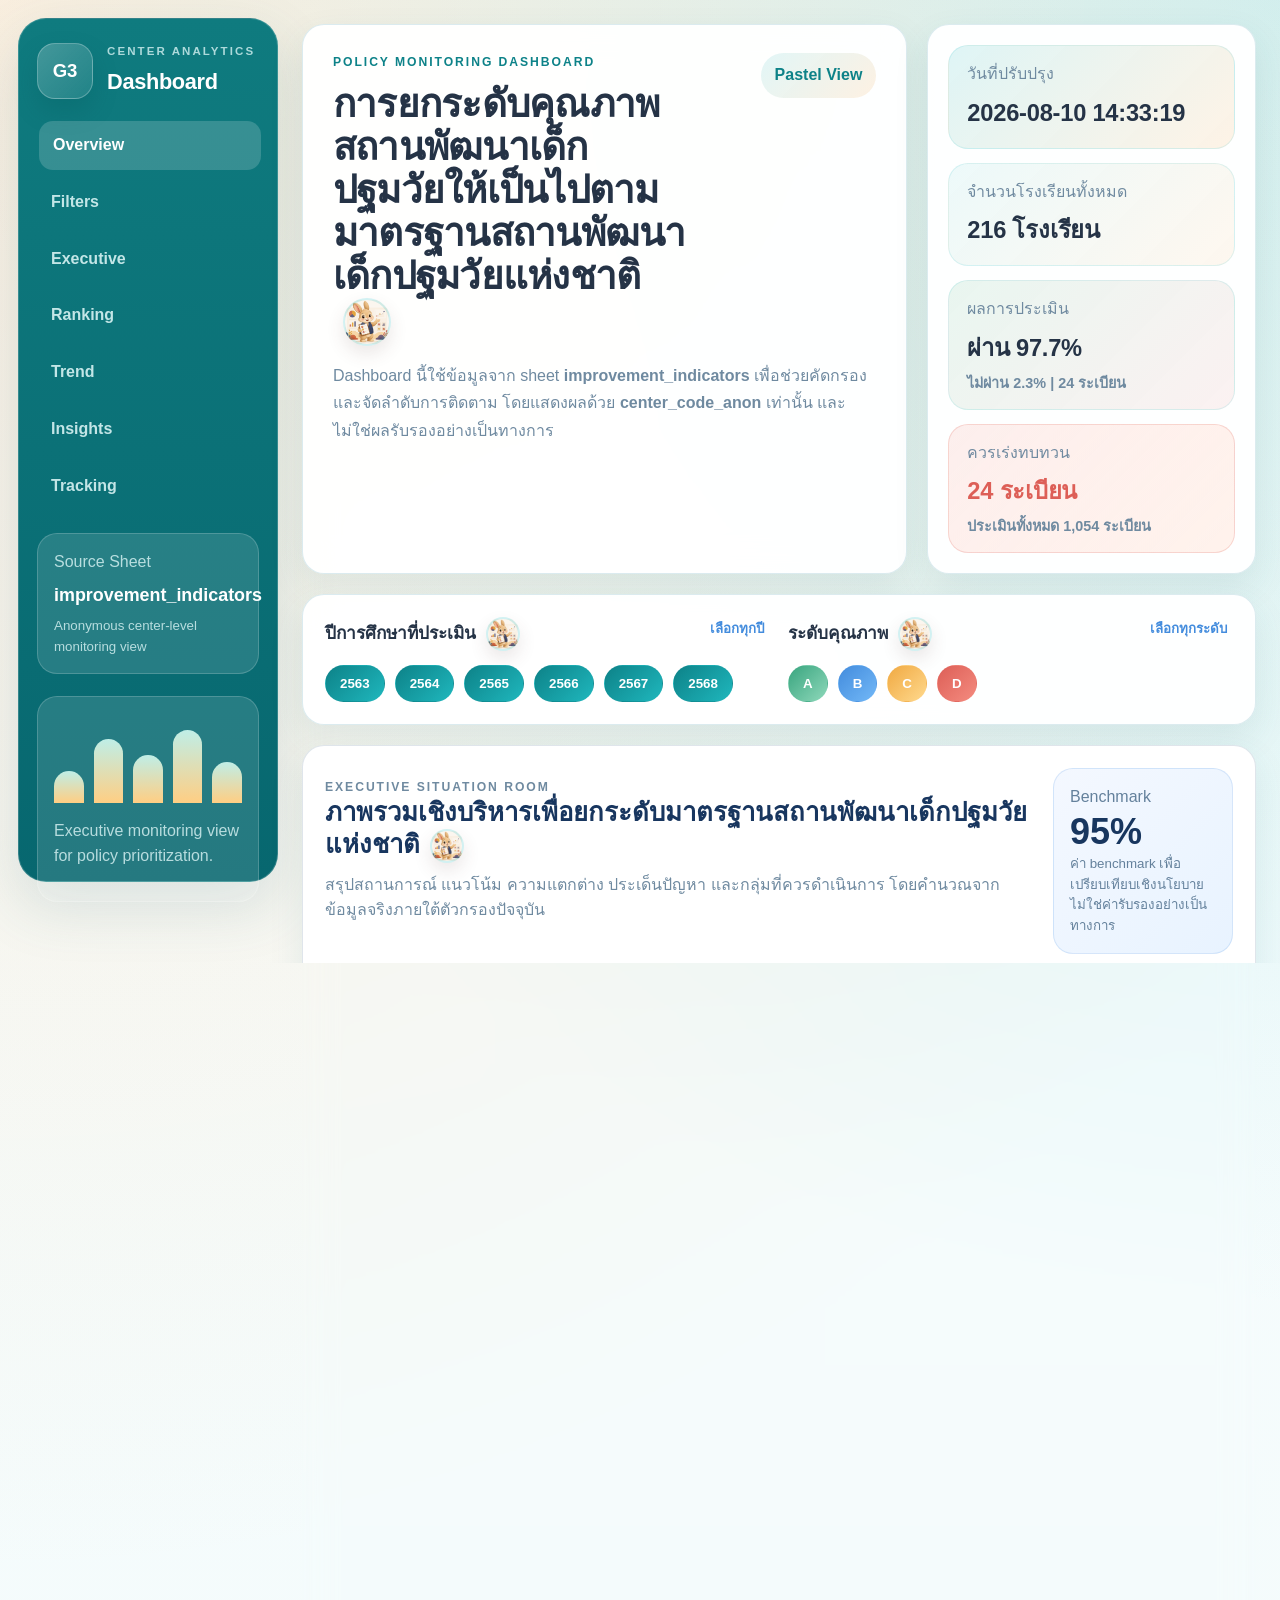
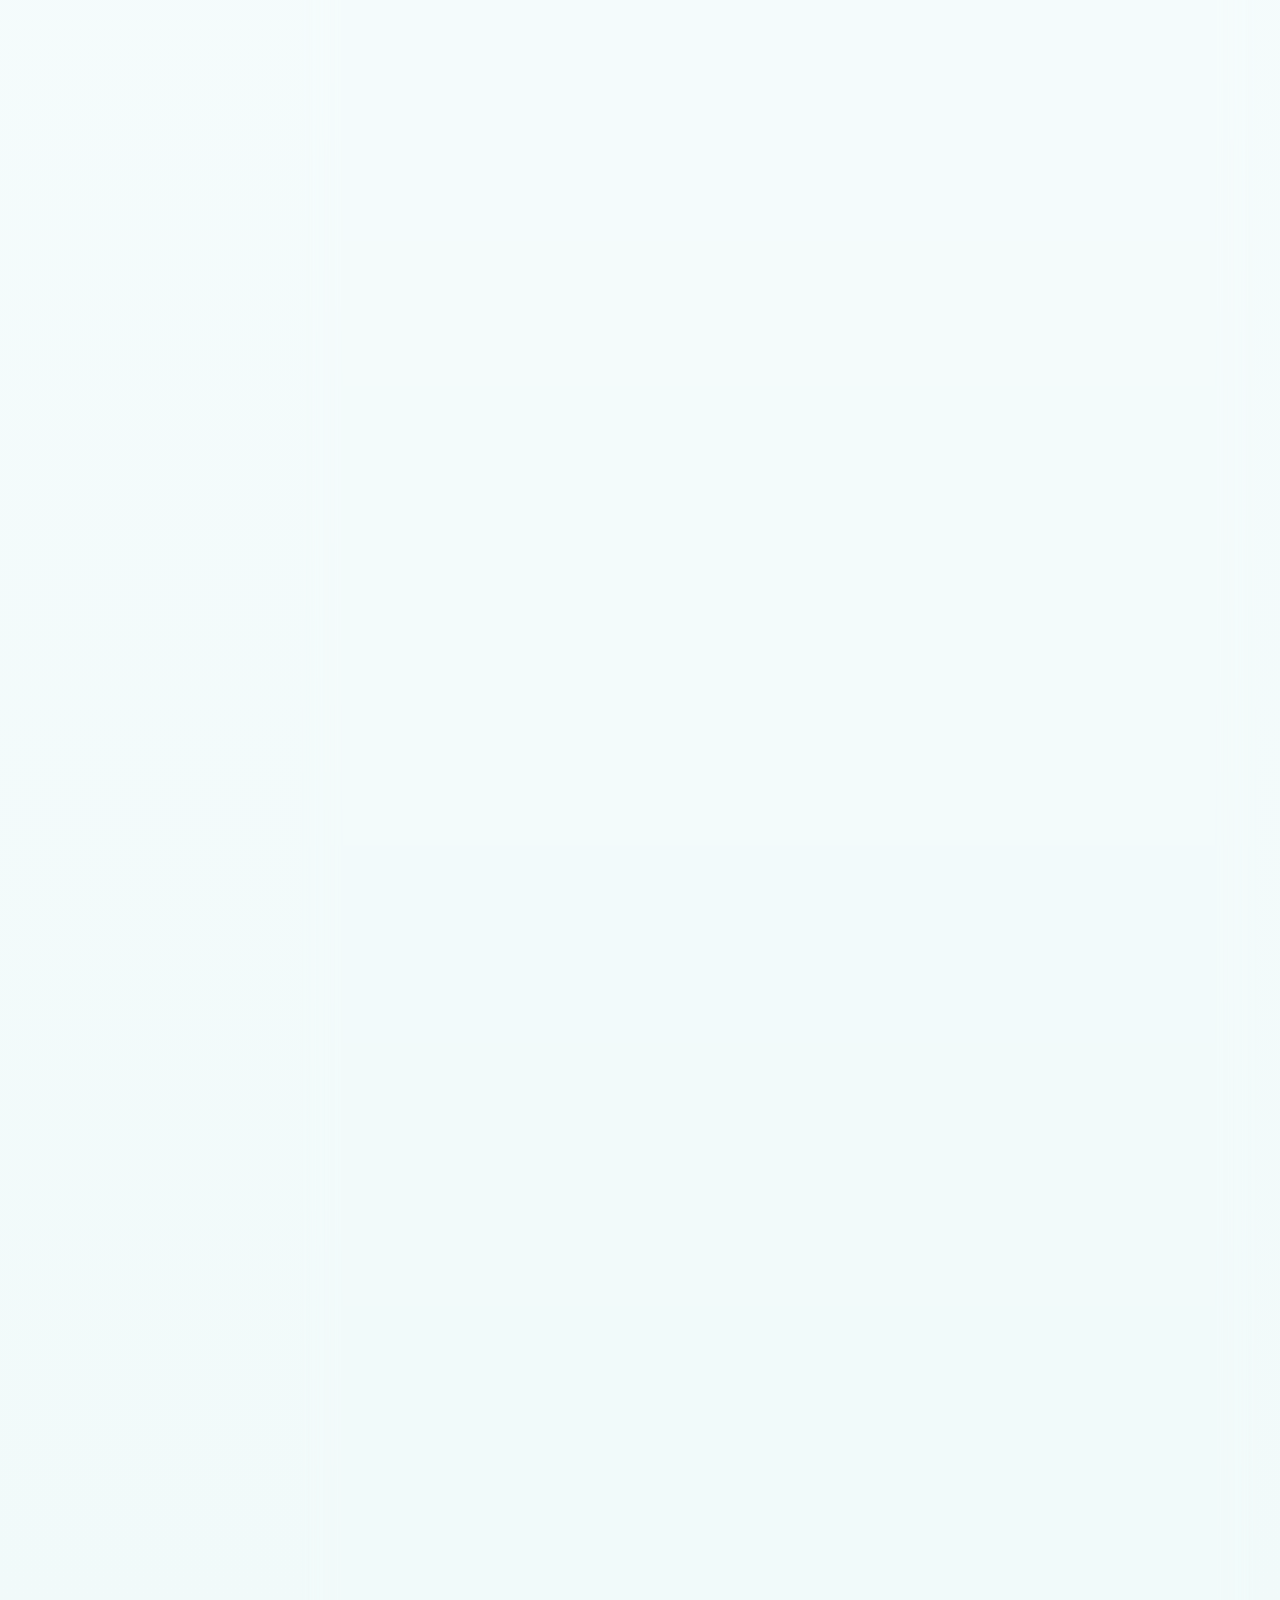
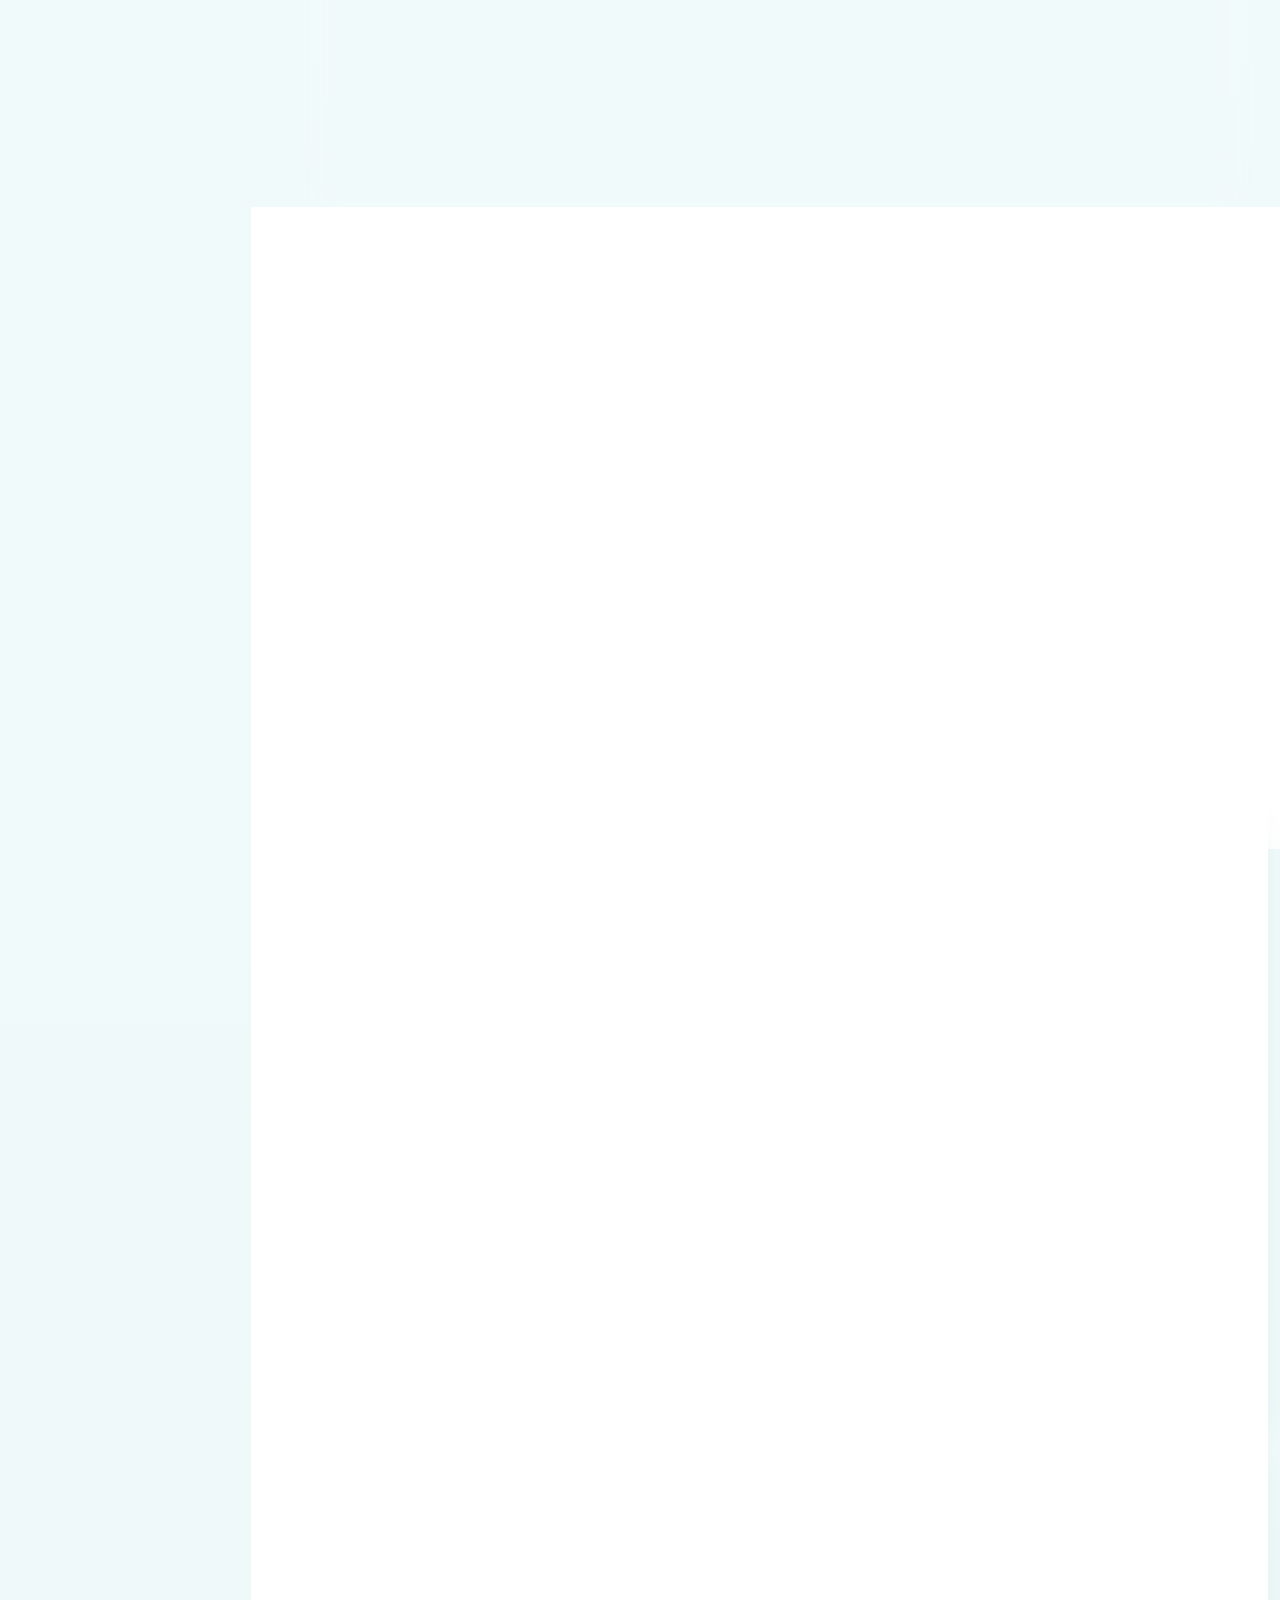
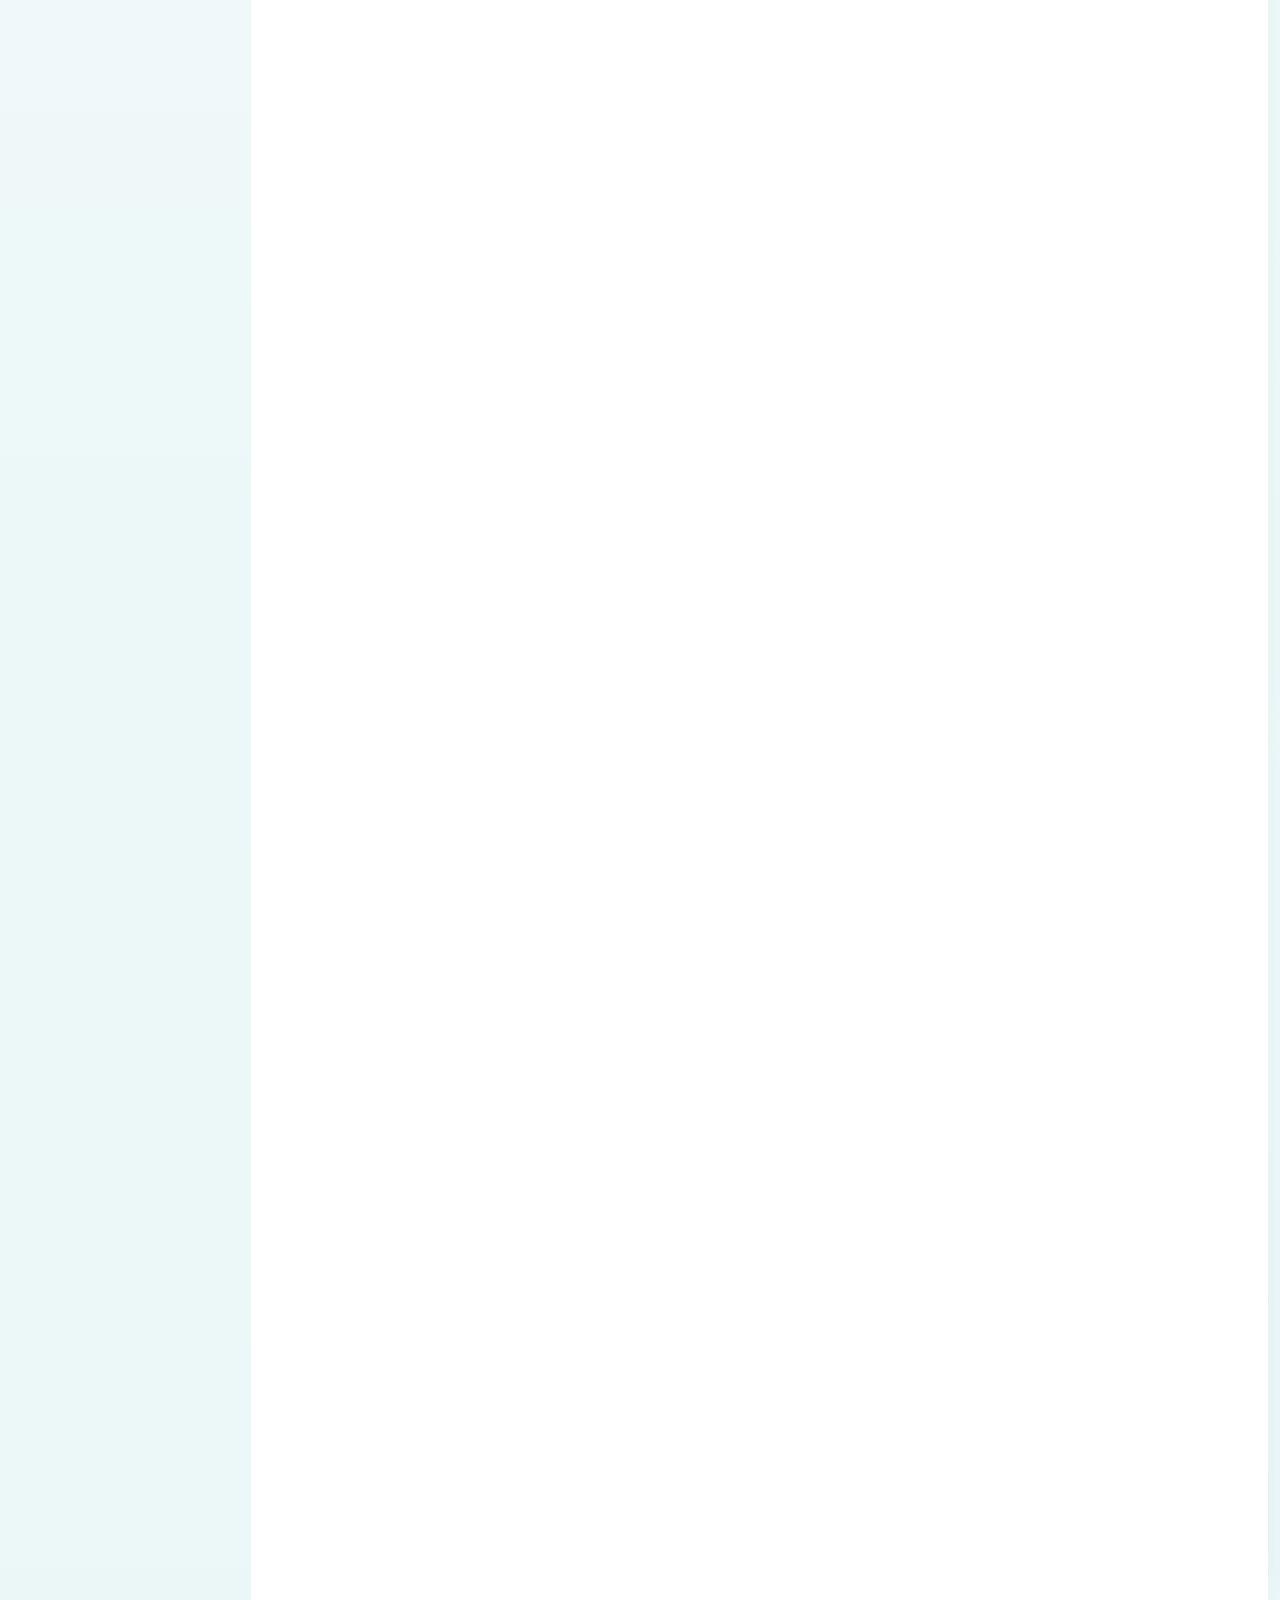
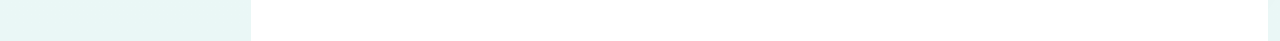
==== commit 31635a00: "Add Top 5 Top 10 All tracking table selector" ====
--- a/index.html
+++ b/index.html
@@ -345,7 +345,11 @@
             <h2>ตารางรายการติดตาม</h2>
             <p>เครื่องมือนี้ใช้เพื่อช่วยคัดกรองและจัดลำดับการติดตาม ไม่ใช่ผลรับรองอย่างเป็นทางการ</p>
           </div>
-          <div class="chart-accent slate">Top 5</div>
+          <div class="table-limit-toggle" role="group" aria-label="เลือกจำนวนรายการติดตาม">
+            <button class="limit-button active" type="button" data-table-limit="5">Top 5</button>
+            <button class="limit-button" type="button" data-table-limit="10">Top 10</button>
+            <button class="limit-button" type="button" data-table-limit="all">ทั้งหมด</button>
+          </div>
         </div>
         <div class="table-wrap">
           <table>
--- a/styles.css
+++ b/styles.css
@@ -1130,10 +1130,40 @@
   color: var(--amber-deep);
 }
 
-.chart-accent.slate {
-  background: #edf7f8;
-  color: #638194;
-}
+.chart-accent.slate {
+  background: #edf7f8;
+  color: #638194;
+}
+
+.table-limit-toggle {
+  display: inline-flex;
+  align-items: center;
+  gap: 6px;
+  padding: 5px;
+  border-radius: 999px;
+  background: #edf7f8;
+  border: 1px solid rgba(215, 233, 238, 0.9);
+}
+
+.limit-button {
+  border: 0;
+  border-radius: 999px;
+  padding: 7px 11px;
+  color: #638194;
+  background: transparent;
+  font-family: var(--font-ui);
+  font-size: 0.78rem;
+  font-weight: 800;
+  cursor: pointer;
+  transition: background 160ms ease, color 160ms ease, box-shadow 160ms ease;
+}
+
+.limit-button:hover,
+.limit-button.active {
+  color: #ffffff;
+  background: linear-gradient(135deg, var(--teal-deep), var(--teal));
+  box-shadow: 0 8px 18px rgba(13, 130, 136, 0.18);
+}
 
 .chart-area {
   margin-top: 18px;
